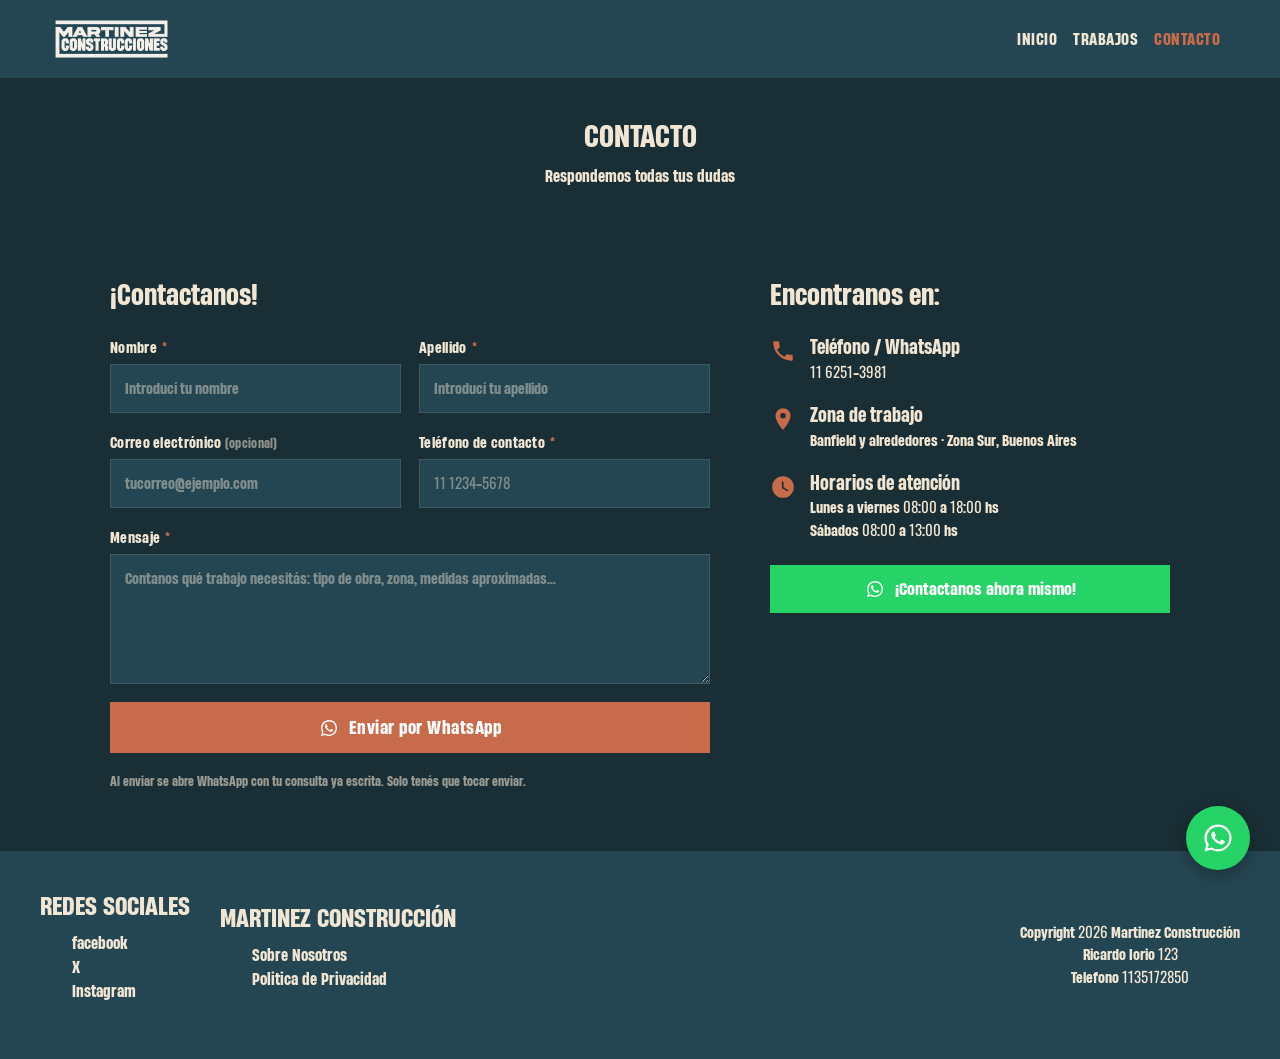
==== pages/contacto.html @ 1218ae45 "Add files via upload" ====
<!DOCTYPE html>
<html lang="es">
<head>
    <meta charset="UTF-8">
    <meta name="viewport" content="width=device-width, initial-scale=1.0">
    <title>Contacto | Martinez Construcción</title>
    <meta name="description" content="Contactá a Martinez Construcción: pedí tu presupuesto por WhatsApp. Trabajos de construcción y reformas en Banfield y Zona Sur.">
    <meta name="keywords" content="construcción Banfield, albañil Zona Sur, reformas, presupuesto construcción, Martinez Construcción">
    <link rel="icon" type="../image/png" href="../img/favicon_.png">
    <link href="https://cdn.jsdelivr.net/npm/bootstrap@5.3.8/dist/css/bootstrap.min.css" rel="stylesheet" integrity="sha384-sRIl4kxILFvY47J16cr9ZwB07vP4J8+LH7qKQnuqkuIAvNWLzeN8tE5YBujZqJLB" crossorigin="anonymous">
    <link href="https://unpkg.com/aos@2.3.4/dist/aos.css" rel="stylesheet">
    <link rel="stylesheet" href="../styles/style.css">
</head>
<body class="pagina-oscura">

    <header>
        <nav class="navbar navbar-expand-lg navbar-dark navbar-custom">
            <div class="container-fluid">
                <a class="navbar-brand" href="../index.html">
                    <img src="../img/logohome_.png" alt="Martinez Construcción" class="brand-logo" style="height: 40px; width: auto;">
                </a>
                <button class="navbar-toggler" type="button" data-bs-toggle="collapse" data-bs-target="#navMenu" aria-controls="navMenu" aria-expanded="false" aria-label="Abrir menú">
                    <span class="navbar-toggler-icon"></span>
                </button>
                <div class="collapse navbar-collapse" id="navMenu">
                    <ul class="navbar-nav ms-auto text-center">
                        <li class="nav-item"><a class="nav-link" href="../index.html">INICIO</a></li>
                        <li class="nav-item"><a class="nav-link" href="trabajos.html">TRABAJOS</a></li>
                        <li class="nav-item"><a class="nav-link active" aria-current="page" href="contacto.html">CONTACTO</a></li>
                    </ul>
                </div>
            </div>
        </nav>
    </header>


    <!-- contenido principal -->

    <main>

    <section class="banner">
        <h1 class="titulo">CONTACTO</h1>
        <p class="pie">Respondemos todas tus dudas</p>
    </section>


    <div class="contacto-grid">

        <!-- Formulario: arma el mensaje y lo abre en WhatsApp -->
        <div class="contacto-col" data-aos="fade-right">
            <h2 class="contacto-titulo" id="titulo-form">¡Contactanos!</h2>

            <form class="contacto-form" id="form-contacto" novalidate>
                <div class="contacto-campo">
                    <label for="nombre">Nombre <span class="obligatorio">*</span></label>
                    <input type="text" id="nombre" name="nombre" placeholder="Introducí tu nombre" autocomplete="given-name" required>
                </div>

                <div class="contacto-campo">
                    <label for="apellido">Apellido <span class="obligatorio">*</span></label>
                    <input type="text" id="apellido" name="apellido" placeholder="Introducí tu apellido" autocomplete="family-name" required>
                </div>

                <div class="contacto-campo">
                    <label for="correo">Correo electrónico <span class="opcional">(opcional)</span></label>
                    <input type="email" id="correo" name="correo" placeholder="tucorreo@ejemplo.com" autocomplete="email">
                </div>

                <div class="contacto-campo">
                    <label for="telefono">Teléfono de contacto <span class="obligatorio">*</span></label>
                    <input type="tel" id="telefono" name="telefono" placeholder="11 1234-5678" autocomplete="tel" inputmode="tel" pattern="[0-9 +()\-]{8,}" required>
                </div>

                <div class="contacto-campo contacto-campo-ancho">
                    <label for="mensaje">Mensaje <span class="obligatorio">*</span></label>
                    <textarea id="mensaje" name="mensaje" placeholder="Contanos qué trabajo necesitás: tipo de obra, zona, medidas aproximadas…" required></textarea>
                </div>

                <button type="submit" class="contacto-enviar">
                    <svg viewBox="0 0 32 32" aria-hidden="true"><path d="M16.004 3.2c-7.07 0-12.8 5.73-12.8 12.8 0 2.26.6 4.44 1.73 6.36L3.2 28.8l6.62-1.7a12.75 12.75 0 0 0 6.18 1.58h.01c7.07 0 12.8-5.73 12.8-12.8s-5.73-12.68-12.8-12.68zm0 23.4a10.55 10.55 0 0 1-5.38-1.47l-.39-.23-3.93 1.02 1.05-3.83-.25-.4a10.57 10.57 0 0 1-1.62-5.69c0-5.85 4.76-10.6 10.6-10.6 2.83 0 5.49 1.1 7.49 3.11a10.53 10.53 0 0 1 3.1 7.49c0 5.85-4.75 10.6-10.6 10.6zm5.8-7.94c-.32-.16-1.88-.93-2.17-1.03-.29-.11-.5-.16-.71.16-.21.32-.82 1.03-1 1.24-.18.21-.37.24-.68.08-.32-.16-1.34-.5-2.55-1.58-.94-.84-1.58-1.87-1.76-2.19-.18-.32-.02-.49.14-.65.14-.14.32-.37.48-.55.16-.18.21-.32.32-.53.11-.21.05-.4-.03-.55-.08-.16-.71-1.72-.98-2.35-.26-.62-.52-.53-.71-.54h-.6c-.21 0-.55.08-.84.4-.29.32-1.1 1.08-1.1 2.63s1.13 3.05 1.29 3.26c.16.21 2.23 3.4 5.4 4.77.75.32 1.34.52 1.79.66.75.24 1.44.2 1.98.13.6-.09 1.88-.77 2.15-1.51.27-.75.27-1.39.19-1.52-.08-.13-.29-.21-.6-.37z"/></svg>
                    Enviar por WhatsApp
                </button>

                <p class="contacto-nota">Al enviar se abre WhatsApp con tu consulta ya escrita. Solo tenés que tocar enviar.</p>
            </form>

            <div class="contacto-gracias" id="contacto-gracias" hidden>
                <p>¡Gracias por tu mensaje! Se abrió WhatsApp con tu consulta: envíala desde ahí y te respondemos a la brevedad.</p>
                <p>¿No se abrió? <a href="#" id="link-wa-manual" target="_blank" rel="noopener">Tocá acá para abrir WhatsApp</a>.</p>
            </div>
        </div>

        <!-- Datos de contacto -->
        <aside aria-labelledby="titulo-datos" data-aos="fade-left">
            <h2 class="contacto-titulo" id="titulo-datos">Encontranos en:</h2>

            <ul class="contacto-datos">
                <li class="contacto-dato">
                    <svg viewBox="0 0 24 24" aria-hidden="true"><path d="M6.6 10.8a15.1 15.1 0 0 0 6.6 6.6l2.2-2.2a1 1 0 0 1 1-.25 11.4 11.4 0 0 0 3.6.57 1 1 0 0 1 1 1V20a1 1 0 0 1-1 1A17 17 0 0 1 3 4a1 1 0 0 1 1-1h3.5a1 1 0 0 1 1 1c0 1.25.2 2.45.57 3.6a1 1 0 0 1-.25 1z"/></svg>
                    <div>
                        <h3>Teléfono / WhatsApp</h3>
                        <a href="https://wa.me/5491162513981" target="_blank" rel="noopener">11 6251-3981</a>
                    </div>
                </li>
                <li class="contacto-dato">
                    <svg viewBox="0 0 24 24" aria-hidden="true"><path d="M12 2a7 7 0 0 0-7 7c0 5.25 7 13 7 13s7-7.75 7-13a7 7 0 0 0-7-7zm0 9.5A2.5 2.5 0 1 1 12 6.5a2.5 2.5 0 0 1 0 5z"/></svg>
                    <div>
                        <h3>Zona de trabajo</h3>
                        <p>Banfield y alrededores · Zona Sur, Buenos Aires</p>
                    </div>
                </li>
                <!-- CONFIRMAR horarios con los clientes -->
                <li class="contacto-dato">
                    <svg viewBox="0 0 24 24" aria-hidden="true"><path d="M12 2a10 10 0 1 0 10 10A10 10 0 0 0 12 2zm4.2 14.2L11 13V7h1.5v5.2l4.5 2.7z"/></svg>
                    <div>
                        <h3>Horarios de atención</h3>
                        <p>Lunes a viernes 08:00 a 18:00 hs</p>
                        <p>Sábados 08:00 a 13:00 hs</p>
                    </div>
                </li>
            </ul>

            <a href="https://wa.me/5491162513981?text=Hola%2C%20quiero%20hacer%20una%20consulta" class="contacto-whatsapp" target="_blank" rel="noopener">
                <svg viewBox="0 0 32 32" aria-hidden="true"><path d="M16.004 3.2c-7.07 0-12.8 5.73-12.8 12.8 0 2.26.6 4.44 1.73 6.36L3.2 28.8l6.62-1.7a12.75 12.75 0 0 0 6.18 1.58h.01c7.07 0 12.8-5.73 12.8-12.8s-5.73-12.68-12.8-12.68zm0 23.4a10.55 10.55 0 0 1-5.38-1.47l-.39-.23-3.93 1.02 1.05-3.83-.25-.4a10.57 10.57 0 0 1-1.62-5.69c0-5.85 4.76-10.6 10.6-10.6 2.83 0 5.49 1.1 7.49 3.11a10.53 10.53 0 0 1 3.1 7.49c0 5.85-4.75 10.6-10.6 10.6zm5.8-7.94c-.32-.16-1.88-.93-2.17-1.03-.29-.11-.5-.16-.71.16-.21.32-.82 1.03-1 1.24-.18.21-.37.24-.68.08-.32-.16-1.34-.5-2.55-1.58-.94-.84-1.58-1.87-1.76-2.19-.18-.32-.02-.49.14-.65.14-.14.32-.37.48-.55.16-.18.21-.32.32-.53.11-.21.05-.4-.03-.55-.08-.16-.71-1.72-.98-2.35-.26-.62-.52-.53-.71-.54h-.6c-.21 0-.55.08-.84.4-.29.32-1.1 1.08-1.1 2.63s1.13 3.05 1.29 3.26c.16.21 2.23 3.4 5.4 4.77.75.32 1.34.52 1.79.66.75.24 1.44.2 1.98.13.6-.09 1.88-.77 2.15-1.51.27-.75.27-1.39.19-1.52-.08-.13-.29-.21-.6-.37z"/></svg>
                ¡Contactanos ahora mismo!
            </a>
        </aside>

    </div>

    </main>


    <footer>

        <div class="info">
            <div>
                <h3 class="promo-combo">REDES SOCIALES</h3>
                <ul>
                    <li><a href="http://www.facebook.com" target="_blank">facebook</a></li>
                    <li><a href="">X</a></li>
                    <li><a href="">Instagram</a></li>
                </ul>
            </div>

            <div>
                <h3 class="promo-combo">MARTINEZ CONSTRUCCIÓN</h3>
                <ul>
                    <li><a href="nosotros.html">Sobre Nosotros</a></li>
                    <li><a href="">Politica de Privacidad</a></li>
                </ul>
            </div>
        </div>

        <div class="copyright">
            <p>Copyright 2026 Martinez Construcción</p>
            <p>Ricardo Iorio 123</p>
            <p>Telefono 1135172850</p>
        </div>

    </footer>
<script src="https://cdn.jsdelivr.net/npm/bootstrap@5.3.8/dist/js/bootstrap.bundle.min.js" integrity="sha384-FKyoEForCGlyvwx9Hj09JcYn3nv7wiPVlz7YYwJrWVcXK/BmnVDxM+D2scQbITxI" crossorigin="anonymous"></script>
<script src="https://unpkg.com/aos@2.3.4/dist/aos.js"></script>
<script>
    AOS.init({
        duration: 700,
        once: true
    });
</script>

<script>
    // Formulario de contacto → WhatsApp (no hay correo para recibirlo)
    (function () {
        const NUMERO_WA = '5491162513981';
        const form = document.getElementById('form-contacto');
        const gracias = document.getElementById('contacto-gracias');
        const linkManual = document.getElementById('link-wa-manual');

        form.addEventListener('submit', function (e) {
            e.preventDefault();
            if (!form.checkValidity()) {
                form.reportValidity();
                return;
            }
            const d = new FormData(form);
            const lineas = [
                'Hola! Les escribo desde la web.',
                '',
                '*Nombre:* ' + d.get('nombre').trim() + ' ' + d.get('apellido').trim(),
                '*Teléfono:* ' + d.get('telefono').trim()
            ];
            const correo = d.get('correo').trim();
            if (correo) lineas.push('*Correo:* ' + correo);
            lineas.push('', '*Consulta:*', d.get('mensaje').trim());

            const url = 'https://wa.me/' + NUMERO_WA + '?text=' + encodeURIComponent(lineas.join('\n'));
            linkManual.href = url;
            window.open(url, '_blank', 'noopener');
            form.hidden = true;
            gracias.hidden = false;
        });
    })();
</script>

<!-- Botón flotante de WhatsApp -->
<a href="https://wa.me/5491162513981?text=Hola%2C%20quiero%20hacer%20una%20consulta" class="whatsapp-float" target="_blank" rel="noopener" aria-label="Chatear por WhatsApp">
    <svg viewBox="0 0 32 32" xmlns="http://www.w3.org/2000/svg">
        <path d="M16.004 3.2c-7.07 0-12.8 5.73-12.8 12.8 0 2.26.6 4.44 1.73 6.36L3.2 28.8l6.62-1.7a12.75 12.75 0 0 0 6.18 1.58h.01c7.07 0 12.8-5.73 12.8-12.8s-5.73-12.68-12.8-12.68zm0 23.4a10.55 10.55 0 0 1-5.38-1.47l-.39-.23-3.93 1.02 1.05-3.83-.25-.4a10.57 10.57 0 0 1-1.62-5.69c0-5.85 4.76-10.6 10.6-10.6 2.83 0 5.49 1.1 7.49 3.11a10.53 10.53 0 0 1 3.1 7.49c0 5.85-4.75 10.6-10.6 10.6zm5.8-7.94c-.32-.16-1.88-.93-2.17-1.03-.29-.11-.5-.16-.71.16-.21.32-.82 1.03-1 1.24-.18.21-.37.24-.68.08-.32-.16-1.34-.5-2.55-1.58-.94-.84-1.58-1.87-1.76-2.19-.18-.32-.02-.49.14-.65.14-.14.32-.37.48-.55.16-.18.21-.32.32-.53.11-.21.05-.4-.03-.55-.08-.16-.71-1.72-.98-2.35-.26-.62-.52-.53-.71-.54h-.6c-.21 0-.55.08-.84.4-.29.32-1.1 1.08-1.1 2.63s1.13 3.05 1.29 3.26c.16.21 2.23 3.4 5.4 4.77.75.32 1.34.52 1.79.66.75.24 1.44.2 1.98.13.6-.09 1.88-.77 2.15-1.51.27-.75.27-1.39.19-1.52-.08-.13-.29-.21-.6-.37z"/>
    </svg>
</a>

</body>

</html>
---- styles/style.css ----
@import url("https://fonts.googleapis.com/css2?family=Oswald:wght@400;700&family=Open+Sans:wght@400;600&display=swap");
.form-card, .carousel-custom {
  box-shadow: 0 10px 30px rgba(17, 17, 17, 0.3);
}

.historia-item, .producto {
  background-color: #fff;
  border-radius: 0;
  text-align: center;
}

@keyframes aparecer {
  from {
    opacity: 0;
    transform: translateY(18px);
  }
  to {
    opacity: 1;
    transform: translateY(0);
  }
}
@font-face {
  font-family: "Akira Expanded";
  src: url("../fonts/Akira_Expanded_Demo.otf") format("opentype");
  font-weight: 700;
  font-style: normal;
  font-display: swap;
}
@font-face {
  font-family: "Heading Now Trial";
  src: url("../fonts/HeadingNowTrial-56Bold.ttf") format("truetype");
  font-weight: 700;
  font-style: normal;
  font-display: swap;
  /* La versión trial no trae números: los dígitos se muestran con Oswald */
  unicode-range: U+0000-002F, U+003A-F8FE, U+F900-10FFFF;
}
@font-face {
  font-family: "Heading Now Trial";
  src: url("../fonts/HeadingNowTrial-56BoldItalic.ttf") format("truetype");
  font-weight: 700;
  font-style: italic;
  font-display: swap;
  /* La versión trial no trae números: los dígitos se muestran con Oswald */
  unicode-range: U+0000-002F, U+003A-F8FE, U+F900-10FFFF;
}
@font-face {
  font-family: "Heading Now Trial";
  src: url("../fonts/HeadingNowTrial-57ExtraBold.ttf") format("truetype"), url("../fonts/HeadingNowTrial-56Bold.ttf") format("truetype");
  font-weight: 800;
  font-style: normal;
  font-display: swap;
  /* La versión trial no trae números: los dígitos se muestran con Oswald */
  unicode-range: U+0000-002F, U+003A-F8FE, U+F900-10FFFF;
}
body {
  font-family: "Heading Now Trial", "Oswald", sans-serif;
}

p {
  color: #f0e6d3;
  text-align: center;
  max-width: 600px;
  margin: 0 auto;
}

figcaption {
  color: #244653;
  font-size: 12px;
  font-weight: bold;
  text-align: center;
  padding: 6px 0;
}

* {
  margin: 0;
  padding: 0;
  box-sizing: border-box;
}

body,
main {
  background-color: #244653;
}

body {
  overflow-x: hidden;
}

section {
  padding: 20px;
}
@media screen and (min-width: 768px) {
  section {
    padding: 20px 40px;
  }
}
@media screen and (min-width: 1024px) {
  section {
    padding: 40px;
  }
}
section ul li {
  list-style: none;
  text-align: center;
  color: #f0e6d3;
}
section ul li a {
  text-decoration: none;
}

.secciones {
  color: #f0e6d3;
  font-family: "Heading Now Trial", "Oswald", sans-serif;
  font-size: 22px;
  text-align: center;
  margin-bottom: 16px;
}

.parrafos {
  color: #555;
  font-size: 13px;
  margin-bottom: 8px;
}

.destacados {
  background-color: #f0e6d3;
}

.destacadoDelMes {
  color: #f0e6d3;
  font-family: "Heading Now Trial", "Oswald", sans-serif;
  font-size: 25px;
  text-align: center;
  margin-bottom: 30px;
}

.titulo {
  animation: aparecer 0.6s ease-out 0s both;
  color: #f0e6d3;
  font-family: "Heading Now Trial", "Oswald", sans-serif;
  font-size: 26px;
  text-align: center;
  margin-bottom: 10px;
}
@media screen and (min-width: 768px) {
  .titulo {
    font-size: 28px;
  }
}
@media screen and (min-width: 1024px) {
  .titulo {
    font-size: 30px;
  }
}

.pie {
  text-align: center;
  color: #f0e6d3;
  margin-bottom: 10px;
}

.destacados .pie {
  color: #111111;
}

.destacados .titulo {
  color: #244653;
}

.destacados .destacadoDelMes {
  color: #244653;
}

.banner {
  background-color: #192e35;
}

.banner-hero {
  display: flex;
  align-items: center;
  min-height: 260px;
  text-align: left;
}
@media screen and (min-width: 768px) {
  .banner-hero {
    min-height: 360px;
  }
}
@media screen and (min-width: 1024px) {
  .banner-hero {
    min-height: 460px;
  }
}

.banner-titulo {
  margin: 0;
  max-width: 900px;
}

.banner-linea1 {
  animation: aparecer 0.6s ease-out 0s both;
  display: block;
  font-family: "Heading Now Trial", "Oswald", sans-serif;
  font-weight: 700;
  color: #f0e6d3;
  font-size: 34px;
  line-height: 1;
  letter-spacing: 1px;
  margin-bottom: 8px;
}
@media screen and (min-width: 768px) {
  .banner-linea1 {
    font-size: 54px;
  }
}
@media screen and (min-width: 1024px) {
  .banner-linea1 {
    font-size: 72px;
  }
}

.banner-linea2 {
  animation: aparecer 0.6s ease-out 0.1s both;
  display: block;
  font-family: "Heading Now Trial", "Oswald", sans-serif;
  font-weight: 700;
  color: #f0e6d3;
  font-size: 32px;
  line-height: 1;
}
@media screen and (min-width: 768px) {
  .banner-linea2 {
    font-size: 48px;
  }
}
@media screen and (min-width: 1024px) {
  .banner-linea2 {
    font-size: 64px;
  }
}

.banner-destacado {
  color: #244653;
  text-decoration: underline;
  text-decoration-thickness: 3px;
  text-underline-offset: 8px;
  text-decoration-color: #f0e6d3;
}

.banner-punto {
  color: #244653;
}

.banner-imagen {
  padding: 0;
}

.banner-imagen picture {
  display: block;
}

.banner-imagen-img {
  display: block;
  width: 100%;
  height: auto;
  object-fit: contain;
}
@media screen and (min-width: 768px) {
  .banner-imagen-img {
    height: 320px;
    object-fit: cover;
    object-position: left center;
  }
}
@media screen and (min-width: 1024px) {
  .banner-imagen-img {
    height: 460px;
  }
}

.seccion-oscura {
  background-color: #192e35;
}

.fondo-claro {
  background-color: #f0e6d3;
  padding: 10px 20px;
}
@media screen and (min-width: 768px) {
  .fondo-claro {
    padding: 12px 40px;
  }
}
@media screen and (min-width: 1024px) {
  .fondo-claro {
    padding: 18px 40px;
  }
}
.fondo-claro .secciones {
  color: #244653;
}
.fondo-claro li {
  color: #111111;
}

.caracteristica {
  background-color: #192e35;
  border-radius: 0;
  padding: 20px;
  height: 100%;
  display: flex;
  flex-direction: column;
  gap: 6px;
  text-align: left;
  transition: background-color 0.25s ease, transform 0.25s ease;
}
.caracteristica:hover {
  background-color: #2b4f5b;
  transform: translateY(-6px);
}
.caracteristica-header {
  display: flex;
  align-items: center;
  gap: 14px;
}
.caracteristica-icono {
  font-size: 40px;
  line-height: 1;
  flex-shrink: 0;
}
.caracteristica h3 {
  color: #f0e6d3;
  font-family: "Heading Now Trial", "Oswald", sans-serif;
  font-size: 18px;
  margin: 0;
}
.caracteristica p {
  color: #f0e6d3;
  font-size: 14px;
  max-width: 100%;
  text-align: left;
  margin: 0;
  padding-left: 54px;
}

.desde-grid {
  display: grid;
  grid-template-columns: 1fr;
  gap: 40px;
  align-items: center;
  max-width: 1300px;
  margin: 0 auto;
}
@media screen and (min-width: 1024px) {
  .desde-grid {
    grid-template-columns: 1fr 1.4fr;
    gap: 100px;
  }
}

.desde-imagen {
  display: grid;
  grid-template-columns: 1.3fr 1fr;
  grid-template-rows: 1fr 1fr;
  gap: 20px;
}

.desde-imagen img {
  width: 100%;
  height: 100%;
  object-fit: cover;
  border-radius: 0;
  display: block;
  box-shadow: 25px 0 40px rgba(0, 0, 0, 0.45);
  transition: filter 0.25s ease;
}

.desde-imagen-grande {
  grid-row: 1 / 3;
  grid-column: 1;
}

.desde-imagen-chica {
  grid-column: 2;
}
.desde-imagen img:hover {
  filter: brightness(1.15);
}

.desde-texto .destacadoDelMes {
  text-align: left;
  margin-bottom: 20px;
}
.desde-texto p {
  color: #f0e6d3;
  text-align: left;
  max-width: 100%;
  margin: 0 0 16px;
}
.desde-texto p:last-child {
  margin-bottom: 0;
}

.destacados.destacados-oscuro {
  background-color: #244653;
}
.destacados.destacados-oscuro .destacadoDelMes {
  color: #f0e6d3;
}

body.pagina-oscura,
body.pagina-oscura main {
  background-color: #192e35;
}

.navbar-custom {
  background-color: #244653;
  padding: 14px 20px;
}
.navbar-custom .navbar-brand {
  white-space: normal;
  max-width: 76%;
}
.navbar-custom .brand-title {
  color: #c86b4a;
  font-family: "Heading Now Trial", "Oswald", sans-serif;
  font-size: 19px;
  line-height: 1.15;
  letter-spacing: 0.5px;
}
.navbar-custom .brand-subtitle {
  color: #244653;
  font-size: 10px;
  font-family: "Heading Now Trial", "Oswald", sans-serif;
  letter-spacing: 1.5px;
}
@media screen and (min-width: 768px) {
  .navbar-custom .navbar-brand {
    max-width: none;
    white-space: nowrap;
  }
  .navbar-custom .brand-title {
    font-size: 27px;
    letter-spacing: 1px;
  }
  .navbar-custom .brand-subtitle {
    font-size: 11px;
    letter-spacing: 2px;
  }
}
@media screen and (min-width: 1024px) {
  .navbar-custom {
    padding: 14px 40px;
  }
  .navbar-custom .brand-title {
    font-size: 32px;
  }
}

.navbar-custom .nav-link {
  color: #f0e6d3;
  font-family: "Heading Now Trial", "Oswald", sans-serif;
  letter-spacing: 0.5px;
  padding: 10px 12px;
  transition: color 0.2s ease;
}
@media screen and (min-width: 1024px) {
  .navbar-custom .nav-link {
    padding: 10px 16px;
  }
}
.navbar-custom .nav-link:hover, .navbar-custom .nav-link:focus {
  color: #c86b4a;
}
.navbar-custom .nav-link.active {
  color: #c86b4a;
  font-weight: 700;
}
.navbar-custom .navbar-toggler {
  border-color: rgba(240, 230, 211, 0.35);
  padding: 6px 10px;
}
.navbar-custom .navbar-toggler:focus {
  box-shadow: 0 0 0 0.2rem rgba(36, 70, 83, 0.4);
}

footer {
  display: flex;
  flex-direction: column;
  justify-content: center;
  align-items: center;
  gap: 20px;
  background-color: #244653;
  padding: 20px;
  text-align: center;
}
footer div div ul li {
  list-style: none;
}
footer div div ul li a {
  text-decoration: none;
  color: #f0e6d3;
}
@media screen and (min-width: 768px) {
  footer {
    padding: 20px 40px;
  }
}
@media screen and (min-width: 1024px) {
  footer {
    flex-direction: row;
    justify-content: space-between;
    text-align: left;
    padding: 40px;
  }
}

.info {
  display: flex;
  flex-direction: column;
  justify-content: center;
  align-items: center;
  gap: 20px;
}
@media screen and (min-width: 1024px) {
  .info {
    flex-direction: row;
    gap: 30px;
  }
}

.copyright {
  color: #666;
  font-size: 15px;
}

.whatsapp-float {
  position: fixed;
  right: 20px;
  bottom: 20px;
  width: 56px;
  height: 56px;
  background-color: #25d366;
  border-radius: 50%;
  display: flex;
  flex-direction: row;
  justify-content: center;
  align-items: center;
  box-shadow: 0 6px 16px rgba(17, 17, 17, 0.35);
  z-index: 999;
  transition: transform 0.2s ease, box-shadow 0.2s ease;
}
.whatsapp-float svg {
  width: 30px;
  height: 30px;
  fill: #fff;
}
.whatsapp-float:hover, .whatsapp-float:focus {
  transform: scale(1.08);
  box-shadow: 0 8px 20px rgba(17, 17, 17, 0.45);
}
@media screen and (min-width: 1024px) {
  .whatsapp-float {
    right: 30px;
    bottom: 30px;
    width: 64px;
    height: 64px;
  }
  .whatsapp-float svg {
    width: 34px;
    height: 34px;
  }
}

.botones {
  display: inline-block;
  color: #fff;
  background-color: #c86b4a;
  font-weight: bold;
  text-decoration: none;
  font-family: "Heading Now Trial", "Oswald", sans-serif;
  padding: 8px 20px;
  border-radius: 0;
  transition: transform 0.2s ease, box-shadow 0.2s ease, background-color 0.2s ease;
}
.botones:hover, .botones:focus {
  background-color: #244653;
  transform: translateY(-3px);
  box-shadow: 0 6px 14px rgba(17, 17, 17, 0.35);
}

button.botones {
  border: none;
  cursor: pointer;
  font-size: 15px;
}

.producto {
  padding: 20px;
  height: 100%;
}

.discos {
  margin-bottom: 40px;
}
.discos .producto h3 {
  font-family: "Heading Now Trial", "Oswald", sans-serif;
  color: #111111;
  margin-bottom: 4px;
  font-size: 17px;
}
.discos figure img {
  width: 100%;
  aspect-ratio: 1/1;
  object-fit: cover;
  border-radius: 0;
  display: block;
}

.catalogo .producto img {
  width: 100%;
  height: 220px;
  object-fit: cover;
  border-radius: 0;
}
.catalogo .producto h2,
.catalogo .producto h3 {
  font-family: "Heading Now Trial", "Oswald", sans-serif;
  color: #111111;
  margin-bottom: 4px;
  font-size: 17px;
}

.precio {
  font-weight: bold;
  color: #111111;
  margin-bottom: 12px;
}

.combos {
  display: flex;
  gap: 8px;
  justify-content: center;
}
.combos img {
  flex: 1 1 0;
  width: 0;
  min-width: 0;
  aspect-ratio: 1/1;
  object-fit: cover;
  border-radius: 0;
}

.albumes {
  text-align: center;
}

.albumes-embeds {
  display: flex;
  flex-direction: column;
  justify-content: center;
  align-items: center;
  gap: 20px;
  margin-top: 20px;
}
.albumes-embeds iframe {
  width: 100% !important;
  max-width: 400px;
}
@media screen and (min-width: 1024px) {
  .albumes-embeds {
    flex-direction: row;
  }
  .albumes-embeds iframe {
    width: 40% !important;
  }
}

.promo-combo {
  color: #f0e6d3;
  font-family: "Heading Now Trial", "Oswald", sans-serif;
  font-size: 25px;
  margin-bottom: 10px;
}

.recital-grid {
  display: grid;
  grid-template-columns: 1fr;
  grid-template-areas: "poster" "info" "discografia";
  gap: 20px;
  padding: 20px;
  align-items: start;
}
@media screen and (min-width: 1024px) {
  .recital-grid {
    grid-template-columns: 1fr 1.6fr;
    grid-template-areas: "poster info" "poster discografia";
    padding: 40px;
  }
}

.recital-poster {
  grid-area: poster;
}
.recital-poster img {
  width: 100%;
  border-radius: 0;
  display: block;
}

.recital-info {
  grid-area: info;
  background-color: #f0e6d3;
  border-radius: 0;
  padding: 25px;
}
.recital-info h2 {
  color: #244653;
  font-family: "Heading Now Trial", "Oswald", sans-serif;
  font-size: 24px;
  margin-bottom: 12px;
}
.recital-info p {
  color: #111111;
  text-align: left;
  max-width: 100%;
  margin-bottom: 10px;
}
.recital-info .botones {
  display: inline-block;
  margin-top: 10px;
}
@media screen and (min-width: 1024px) {
  .recital-info h2 {
    font-size: 26px;
  }
}

.recital-discografia {
  grid-area: discografia;
}
.recital-discografia h2 {
  color: #f0e6d3;
  font-family: "Heading Now Trial", "Oswald", sans-serif;
  font-size: 22px;
  margin-bottom: 16px;
}

.historia-linea {
  display: flex;
  flex-direction: column;
  gap: 20px;
  max-width: 700px;
  margin: 20px auto 0;
  padding: 0 20px;
}
@media screen and (min-width: 1024px) {
  .historia-linea {
    gap: 40px;
  }
}

.historia-item {
  padding: 40px;
  text-align: left;
  border-left: 4px solid #c86b4a;
}
.historia-item h3 {
  color: #244653;
  font-family: "Heading Now Trial", "Oswald", sans-serif;
  font-size: 20px;
  margin-bottom: 6px;
}
.historia-item p {
  color: #111111;
  text-align: left;
  max-width: 100%;
}

.valores .producto {
  text-align: center;
}
.valores .producto h3 {
  font-family: "Heading Now Trial", "Oswald", sans-serif;
  color: #111111;
  margin-bottom: 8px;
  font-size: 17px;
}
.valores .producto p {
  color: #555;
  text-align: center;
  max-width: 100%;
}

.carousel-custom {
  max-width: 900px;
  margin: 0 auto;
  border-radius: 0;
  overflow: hidden;
  box-shadow: 0 10px 30px rgba(17, 17, 17, 0.4);
}
.carousel-custom .carousel-item img {
  height: 260px;
  object-fit: cover;
  filter: brightness(0.5);
}
.carousel-custom .carousel-caption {
  bottom: 10px;
  text-align: center;
}
.carousel-custom .carousel-caption h2 {
  font-family: "Heading Now Trial", "Oswald", sans-serif;
  color: #fff;
  font-size: 20px;
  margin-bottom: 6px;
}
.carousel-custom .carousel-caption p {
  color: #f0e6d3;
  max-width: 100%;
  font-size: 13px;
  margin-bottom: 8px;
}
.carousel-custom .precio-carousel {
  font-weight: bold;
  font-size: 18px;
  color: #c86b4a;
  text-align: center;
  margin-bottom: 10px;
}
.carousel-custom .carousel-indicators [data-bs-target] {
  background-color: #244653;
}
.carousel-custom .carousel-control-prev-icon,
.carousel-custom .carousel-control-next-icon {
  filter: none;
  background-color: rgba(36, 70, 83, 0.7);
  border-radius: 50%;
  padding: 14px;
}
@media screen and (min-width: 1024px) {
  .carousel-custom .carousel-item img {
    height: 420px;
  }
  .carousel-custom .carousel-caption {
    bottom: 30px;
  }
  .carousel-custom .carousel-caption h2 {
    font-size: 28px;
  }
  .carousel-custom .carousel-caption p {
    font-size: 16px;
  }
  .carousel-custom .precio-carousel {
    font-size: 22px;
  }
}

.formulario {
  text-align: center;
  color: #111111;
}

.form-card {
  background-color: #fff;
  max-width: 700px;
  margin: 20px auto 0;
  padding: 30px 20px;
  border-radius: 0;
}
.form-card .form-label {
  color: #111111;
  font-family: "Heading Now Trial", "Oswald", sans-serif;
  font-weight: 600;
  font-size: 13px;
  letter-spacing: 0.5px;
}
.form-card .form-control,
.form-card .form-select {
  border: 1px solid #ddd;
  border-radius: 0;
}
.form-card .form-control:focus,
.form-card .form-select:focus {
  border-color: #244653;
  box-shadow: 0 0 0 0.2rem rgba(36, 70, 83, 0.25);
}
.form-card .form-check-input:checked {
  background-color: #244653;
  border-color: #244653;
}
.form-card .form-check-input:focus {
  border-color: #244653;
  box-shadow: 0 0 0 0.2rem rgba(36, 70, 83, 0.25);
}
.form-card .form-check-label {
  font-size: 14px;
}
.form-card fieldset {
  border: none;
  margin-bottom: 8px;
}
.form-card legend {
  float: none;
  width: auto;
  font-size: 15px;
}
@media screen and (min-width: 1024px) {
  .form-card {
    padding: 40px;
  }
}

form fieldset legend {
  color: #244653;
  font-weight: bold;
  font-family: "Heading Now Trial", "Oswald", sans-serif;
}

/* ---- Nuestros servicios ---- */
.servicios-titulo {
  font-family: "Heading Now Trial", "Oswald", sans-serif;
  font-weight: 800;
  color: #f0e6d3;
  font-size: 30px;
  line-height: 1;
  text-transform: uppercase;
  margin-bottom: 20px;
}
@media screen and (min-width: 1024px) {
  .servicios-titulo {
    font-size: 38px;
  }
}

.servicios-carril {
  display: flex;
  gap: 20px;
  overflow-x: auto;
  scroll-snap-type: x mandatory;
  scroll-behavior: smooth;
  padding-bottom: 14px;
  margin-bottom: 8px;
  scrollbar-width: thin;
  scrollbar-color: #f0e6d3 transparent;
}
.servicios-carril::-webkit-scrollbar {
  height: 6px;
}
.servicios-carril::-webkit-scrollbar-thumb {
  background-color: #f0e6d3;
}
.servicios-carril:focus-visible {
  outline: 2px solid #f0e6d3;
  outline-offset: 4px;
}

.servicio {
  flex: 0 0 75%;
  scroll-snap-align: start;
  background-color: #fff;
  border-radius: 0;
  padding: 16px 16px 12px;
  text-align: center;
}
@media screen and (min-width: 768px) {
  .servicio {
    flex-basis: calc((100% - 20px) / 2.2);
  }
}
@media screen and (min-width: 1024px) {
  .servicio {
    flex-basis: calc((100% - 3 * 20px) / 4);
  }
}
.servicio img {
  display: block;
  width: 100%;
  aspect-ratio: 4/5;
  object-fit: cover;
  border-radius: 0;
}
.servicio h3 {
  font-family: "Heading Now Trial", "Oswald", sans-serif;
  font-weight: 800;
  color: #192e35;
  font-size: 24px;
  line-height: 1.1;
  text-transform: uppercase;
  margin: 14px 0 0;
}
@media screen and (min-width: 1024px) {
  .servicio h3 {
    font-size: 28px;
  }
}

/* ===== Nuestros Trabajos (scss/components/_trabajos.scss) ===== */
.trabajo {
  background-color: #fff;
  border-radius: 0;
  text-align: center;
}

.trabajo {
  padding: 20px;
  height: 100%;
}
.trabajo h2 {
  font-family: "Heading Now Trial", "Oswald", sans-serif;
  color: #111111;
  font-size: 22px;
  margin: 20px 0 6px;
}

.comparacion {
  display: grid;
  grid-template-columns: 1fr;
  gap: 8px;
}
@media screen and (min-width: 768px) {
  .comparacion {
    grid-template-columns: 1fr 1fr;
  }
}

.comparacion-foto {
  position: relative;
  margin: 0;
}
.comparacion-foto img {
  width: 100%;
  aspect-ratio: 4/3;
  object-fit: cover;
  border-radius: 0;
  display: block;
}

.etiqueta {
  position: absolute;
  top: 8px;
  left: 8px;
  padding: 3px 10px;
  font-family: "Heading Now Trial", "Oswald", sans-serif;
  font-size: 14px;
  letter-spacing: 1px;
  color: #fff;
  border-radius: 0;
}
.etiqueta-antes {
  background-color: rgba(17, 17, 17, 0.75);
}
.etiqueta-despues {
  background-color: #c86b4a;
}

.galeria {
  display: flex;
  flex-direction: row;
  justify-content: center;
  align-items: center;
  gap: 8px;
  flex-wrap: wrap;
  margin-top: 20px;
}

.miniatura {
  flex: 0 0 90px;
  position: relative;
  display: block;
  overflow: hidden;
  border-radius: 0;
}
.miniatura img {
  width: 100%;
  aspect-ratio: 1/1;
  object-fit: cover;
  display: block;
  transition: transform 0.3s ease;
}
@media screen and (min-width: 768px) {
  .miniatura {
    flex-basis: 120px;
  }
}
.miniatura:hover img {
  transform: scale(1.08);
}
.miniatura .etiqueta {
  top: 4px;
  left: 4px;
  padding: 1px 6px;
  font-size: 11px;
}

.ampliar {
  display: block;
  cursor: zoom-in;
}

.visor {
  position: relative;
  background-color: transparent;
  border: none;
  align-items: center;
}

.visor-img {
  max-width: 100%;
  max-height: 80vh;
  object-fit: contain;
  border-radius: 0;
  user-select: none;
}

.visor-pie {
  color: #f0e6d3;
  text-align: center;
  margin: 8px 0 0;
  font-size: 14px;
}

.visor-cerrar {
  position: absolute;
  top: -36px;
  right: 0;
  opacity: 1;
}

.visor-flecha {
  display: flex;
  flex-direction: row;
  justify-content: center;
  align-items: center;
  position: absolute;
  top: 40%;
  width: 44px;
  height: 44px;
  border: none;
  border-radius: 50%;
  background-color: rgba(17, 17, 17, 0.6);
  color: #fff;
  font-size: 30px;
  line-height: 1;
  padding-bottom: 4px;
  transition: background-color 0.2s ease;
}
.visor-flecha:hover {
  background-color: #c86b4a;
}

.visor-anterior {
  left: 8px;
}

.visor-siguiente {
  right: 8px;
}

.modal-backdrop.show {
  opacity: 0.85;
}

/* ===== Esquinas rectas en todo el sitio (también pisa a Bootstrap) ===== */
:root {
  --bs-border-radius: 0;
  --bs-border-radius-sm: 0;
  --bs-border-radius-lg: 0;
  --bs-border-radius-xl: 0;
  --bs-border-radius-xxl: 0;
  --bs-border-radius-2xl: 0;
  --bs-border-radius-pill: 0;
}

img, picture, figure, iframe, video,
.form-control, .form-select, .btn, .card, .alert, .badge,
.navbar-toggler, .dropdown-menu, .modal-content, .input-group-text {
  border-radius: 0 !important;
}

/* ===== Página de contacto ===== */
.contacto-grid {
  display: grid;
  gap: 40px;
  max-width: 1100px;
  margin: 0 auto;
  padding: 40px 20px 60px;
}
@media screen and (min-width: 1024px) {
  .contacto-grid {
    grid-template-columns: 3fr 2fr;
    gap: 60px;
  }
}

.contacto-titulo {
  color: #f0e6d3;
  font-family: "Heading Now Trial", "Oswald", sans-serif;
  font-size: 28px;
  margin-bottom: 24px;
  text-align: left;
}

.contacto-form {
  display: grid;
  gap: 18px;
}
@media screen and (min-width: 768px) {
  .contacto-form {
    grid-template-columns: 1fr 1fr;
  }
  .contacto-campo-ancho {
    grid-column: 1 / -1;
  }
}

.contacto-campo {
  display: flex;
  flex-direction: column;
  gap: 6px;
}

.contacto-campo label {
  color: #f0e6d3;
  font-size: 15px;
  letter-spacing: 0.3px;
}

.contacto-campo label .obligatorio {
  color: #c86b4a;
  margin-left: 2px;
}

.contacto-campo label .opcional {
  color: rgba(240, 230, 211, 0.55);
  font-size: 13px;
}

.contacto-campo input,
.contacto-campo textarea {
  width: 100%;
  background-color: #244653;
  border: 1px solid rgba(240, 230, 211, 0.12);
  border-radius: 0;
  color: #f0e6d3;
  font-family: "Heading Now Trial", "Oswald", sans-serif;
  font-size: 15px;
  padding: 12px 14px;
  transition: border-color 0.2s ease, background-color 0.2s ease;
}

.contacto-campo textarea {
  min-height: 130px;
  resize: vertical;
}

.contacto-campo input::placeholder,
.contacto-campo textarea::placeholder {
  color: rgba(240, 230, 211, 0.45);
}

.contacto-campo input:focus,
.contacto-campo textarea:focus {
  outline: none;
  border-color: #c86b4a;
  background-color: #2b4f5b;
}

.contacto-campo input:user-invalid,
.contacto-campo textarea:user-invalid {
  border-color: #e0574f;
}

.contacto-enviar {
  grid-column: 1 / -1;
  width: 100%;
  border: none;
  border-radius: 0;
  background-color: #c86b4a;
  color: #fff;
  font-family: "Heading Now Trial", "Oswald", sans-serif;
  font-size: 18px;
  letter-spacing: 0.5px;
  padding: 12px;
  cursor: pointer;
  display: flex;
  align-items: center;
  justify-content: center;
  gap: 10px;
  transition: background-color 0.2s ease, transform 0.2s ease;
}
.contacto-enviar svg {
  width: 20px;
  height: 20px;
  fill: currentColor;
}
.contacto-enviar:hover,
.contacto-enviar:focus-visible {
  background-color: #a9573a;
  transform: translateY(-2px);
}

.contacto-nota {
  grid-column: 1 / -1;
  color: rgba(240, 230, 211, 0.6);
  font-size: 13px;
  text-align: left;
  max-width: none;
  margin: 0;
}

.contacto-gracias {
  border: 1px solid #f0e6d3;
  padding: 18px 20px;
  color: #f0e6d3;
}
.contacto-gracias p {
  text-align: left;
  max-width: none;
  margin: 0 0 6px;
}
.contacto-gracias a {
  color: #c86b4a;
}

/* Columna de datos */
.contacto-datos {
  list-style: none;
  padding: 0;
  margin: 0 0 24px;
  display: grid;
  gap: 20px;
}

.contacto-dato {
  display: flex;
  gap: 14px;
  align-items: flex-start;
}

.contacto-dato svg {
  flex: 0 0 26px;
  width: 26px;
  height: 26px;
  fill: #c86b4a;
  margin-top: 2px;
}

.contacto-dato h3 {
  color: #f0e6d3;
  font-family: "Heading Now Trial", "Oswald", sans-serif;
  font-size: 19px;
  margin: 0 0 2px;
}

.contacto-dato p,
.contacto-dato a {
  color: #f0e6d3;
  font-size: 15px;
  text-align: left;
  max-width: none;
  margin: 0;
  text-decoration: none;
}
.contacto-dato a:hover {
  color: #c86b4a;
}

.contacto-whatsapp {
  display: flex;
  align-items: center;
  justify-content: center;
  gap: 10px;
  width: 100%;
  background-color: #25d366;
  color: #fff;
  font-family: "Heading Now Trial", "Oswald", sans-serif;
  font-size: 17px;
  padding: 11px;
  text-decoration: none;
  border-radius: 0;
  transition: background-color 0.2s ease, transform 0.2s ease;
}
.contacto-whatsapp svg {
  width: 20px;
  height: 20px;
  fill: currentColor;
}
.contacto-whatsapp:hover,
.contacto-whatsapp:focus-visible {
  background-color: #1eb458;
  color: #fff;
  transform: translateY(-2px);
}
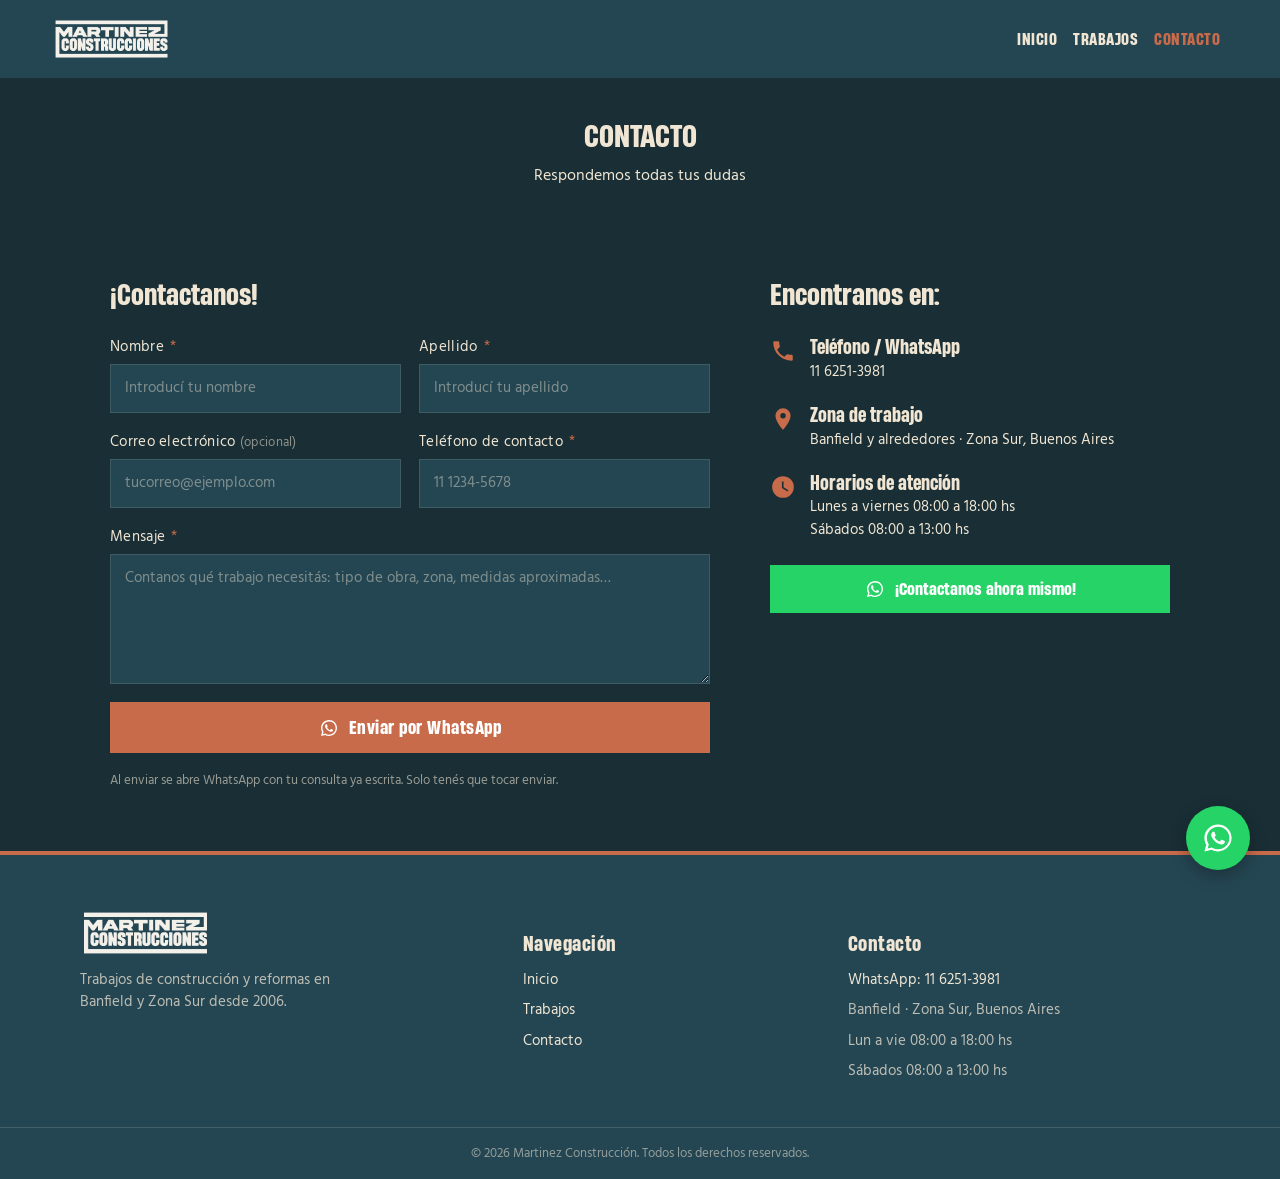
==== commit 6b617a55: "Add files via upload" ====
--- a/pages/contacto.html
+++ b/pages/contacto.html
@@ -131,31 +131,40 @@
     </main>
 
 
-    <footer>
-
-        <div class="info">
-            <div>
-                <h3 class="promo-combo">REDES SOCIALES</h3>
+    <footer class="footer">
+
+        <div class="footer-grid">
+
+            <div class="footer-col footer-marca">
+                <a href="../index.html" class="footer-logo">
+                    <img src="../img/logohome_.png" alt="Martinez Construcción">
+                </a>
+                <p>Trabajos de construcción y reformas en Banfield y Zona Sur desde 2006.</p>
+            </div>
+
+            <nav class="footer-col" aria-label="Navegación del pie">
+                <h3 class="footer-titulo">Navegación</h3>
                 <ul>
-                    <li><a href="http://www.facebook.com" target="_blank">facebook</a></li>
-                    <li><a href="">X</a></li>
-                    <li><a href="">Instagram</a></li>
+                    <li><a href="../index.html">Inicio</a></li>
+                    <li><a href="trabajos.html">Trabajos</a></li>
+                    <li><a href="contacto.html">Contacto</a></li>
                 </ul>
-            </div>
-
-            <div>
-                <h3 class="promo-combo">MARTINEZ CONSTRUCCIÓN</h3>
+            </nav>
+
+            <div class="footer-col">
+                <h3 class="footer-titulo">Contacto</h3>
                 <ul>
-                    <li><a href="nosotros.html">Sobre Nosotros</a></li>
-                    <li><a href="">Politica de Privacidad</a></li>
+                    <li><a href="https://wa.me/5491162513981" target="_blank" rel="noopener">WhatsApp: 11 6251-3981</a></li>
+                    <li>Banfield · Zona Sur, Buenos Aires</li>
+                    <li>Lun a vie 08:00 a 18:00 hs</li>
+                    <li>Sábados 08:00 a 13:00 hs</li>
                 </ul>
             </div>
+
         </div>
 
-        <div class="copyright">
-            <p>Copyright 2026 Martinez Construcción</p>
-            <p>Ricardo Iorio 123</p>
-            <p>Telefono 1135172850</p>
+        <div class="footer-legal">
+            <p>© 2026 Martinez Construcción. Todos los derechos reservados.</p>
         </div>
 
     </footer>
--- a/styles/style.css
+++ b/styles/style.css
@@ -1,4 +1,4 @@
-@import url("https://fonts.googleapis.com/css2?family=Oswald:wght@400;700&family=Open+Sans:wght@400;600&display=swap");
+@import url("https://fonts.googleapis.com/css2?family=Hind:wght@400;500;600&family=Oswald:wght@400;700&display=swap");
 .form-card, .carousel-custom {
   box-shadow: 0 10px 30px rgba(17, 17, 17, 0.3);
 }
@@ -53,8 +53,12 @@
   /* La versión trial no trae números: los dígitos se muestran con Oswald */
   unicode-range: U+0000-002F, U+003A-F8FE, U+F900-10FFFF;
 }
+h1, h2, h3, h4, h5, h6 {
+  font-family: "Heading Now Trial", "Oswald", sans-serif;
+}
+
 body {
-  font-family: "Heading Now Trial", "Oswald", sans-serif;
+  font-family: "Hind", Helvetica, Arial, sans-serif;
 }
 
 p {
@@ -485,54 +489,105 @@
   box-shadow: 0 0 0 0.2rem rgba(36, 70, 83, 0.4);
 }
 
-footer {
+.footer {
+  background-color: #244653;
+  color: #f0e6d3;
+  border-top: 4px solid #c86b4a;
+}
+
+.footer-grid {
+  display: grid;
+  gap: 32px;
+  max-width: 1200px;
+  margin: 0 auto;
+  padding: 44px 20px 36px;
+  text-align: center;
+}
+@media screen and (min-width: 768px) {
+  .footer-grid {
+    grid-template-columns: 1.4fr 1fr 1.2fr;
+    align-items: start; /* todas las columnas arrancan a la misma altura */
+    text-align: left;
+    padding: 56px 40px 44px;
+  }
+}
+
+.footer-col {
   display: flex;
   flex-direction: column;
+  gap: 14px;
+}
+
+.footer-logo img {
+  height: 44px;
+  width: auto;
+}
+
+.footer-marca p {
+  color: rgba(240, 230, 211, 0.75);
+  font-size: 15px;
+  line-height: 1.5;
+  text-align: inherit;
+  max-width: 300px;
+  margin: 0 auto;
+}
+@media screen and (min-width: 768px) {
+  .footer-marca p {
+    margin: 0;
+  }
+}
+
+.footer-titulo {
+  color: #f0e6d3;
+  font-family: "Heading Now Trial", "Oswald", sans-serif;
+  font-size: 20px;
+  letter-spacing: 0.5px;
+  margin: 0;
+  /* misma altura que el logo para que los títulos queden alineados */
+  min-height: 44px;
+  display: flex;
+  align-items: flex-end;
   justify-content: center;
-  align-items: center;
-  gap: 20px;
-  background-color: #244653;
-  padding: 20px;
-  text-align: center;
-}
-footer div div ul li {
+}
+@media screen and (min-width: 768px) {
+  .footer-titulo {
+    justify-content: flex-start;
+  }
+}
+
+.footer ul {
   list-style: none;
-}
-footer div div ul li a {
+  padding: 0;
+  margin: 0;
+  display: grid;
+  gap: 8px;
+  font-size: 15px;
+  color: rgba(240, 230, 211, 0.75);
+}
+
+.footer ul a {
+  color: #f0e6d3;
   text-decoration: none;
-  color: #f0e6d3;
-}
-@media screen and (min-width: 768px) {
-  footer {
-    padding: 20px 40px;
-  }
-}
-@media screen and (min-width: 1024px) {
-  footer {
-    flex-direction: row;
-    justify-content: space-between;
-    text-align: left;
-    padding: 40px;
-  }
-}
-
-.info {
-  display: flex;
-  flex-direction: column;
-  justify-content: center;
-  align-items: center;
-  gap: 20px;
-}
-@media screen and (min-width: 1024px) {
-  .info {
-    flex-direction: row;
-    gap: 30px;
-  }
-}
-
-.copyright {
-  color: #666;
-  font-size: 15px;
+  transition: color 0.2s ease;
+}
+.footer ul a:hover,
+.footer ul a:focus-visible {
+  color: #c86b4a;
+}
+
+.footer-legal {
+  border-top: 1px solid rgba(240, 230, 211, 0.15);
+  padding: 16px 20px 96px; /* espacio para que el botón flotante no tape el texto */
+}
+@media screen and (min-width: 768px) {
+  .footer-legal {
+    padding: 16px 20px;
+  }
+}
+.footer-legal p {
+  color: rgba(240, 230, 211, 0.55);
+  font-size: 13px;
+  max-width: none;
 }
 
 .whatsapp-float {
@@ -870,7 +925,7 @@
 }
 .form-card .form-label {
   color: #111111;
-  font-family: "Heading Now Trial", "Oswald", sans-serif;
+  font-family: "Hind", Helvetica, Arial, sans-serif;
   font-weight: 600;
   font-size: 13px;
   letter-spacing: 0.5px;
@@ -1243,7 +1298,7 @@
   border: 1px solid rgba(240, 230, 211, 0.12);
   border-radius: 0;
   color: #f0e6d3;
-  font-family: "Heading Now Trial", "Oswald", sans-serif;
+  font-family: "Hind", Helvetica, Arial, sans-serif;
   font-size: 15px;
   padding: 12px 14px;
   transition: border-color 0.2s ease, background-color 0.2s ease;
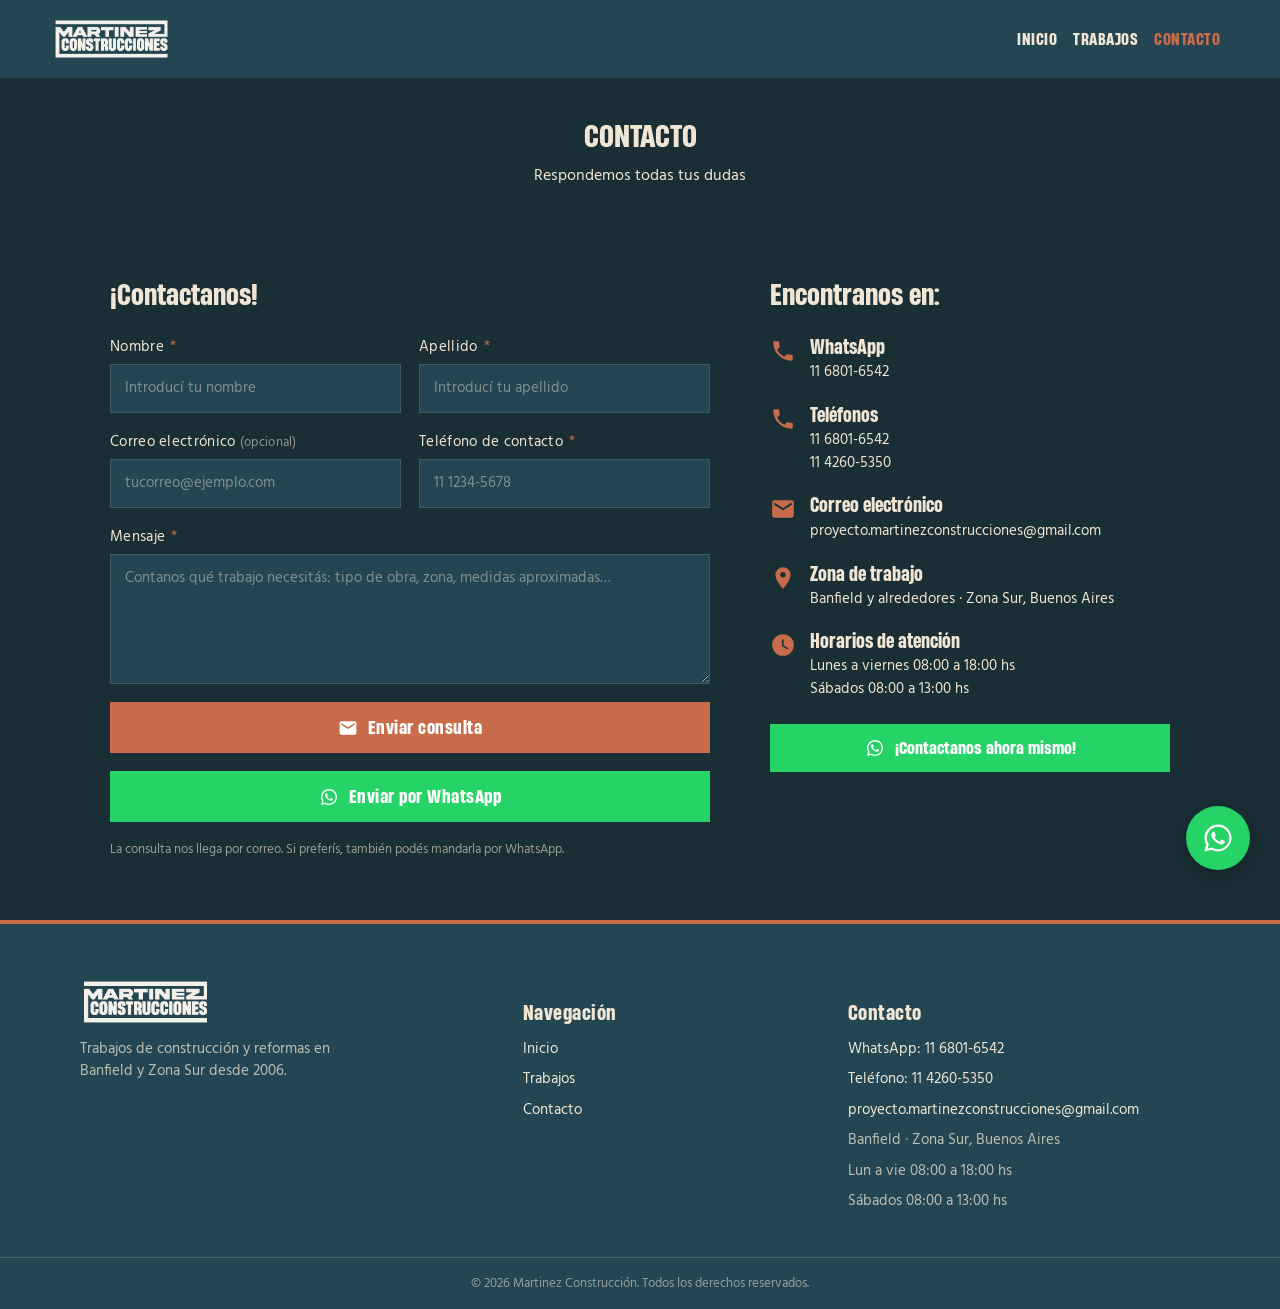
==== commit db238714: "Add files via upload" ====
--- a/pages/contacto.html
+++ b/pages/contacto.html
@@ -4,7 +4,7 @@
     <meta charset="UTF-8">
     <meta name="viewport" content="width=device-width, initial-scale=1.0">
     <title>Contacto | Martinez Construcción</title>
-    <meta name="description" content="Contactá a Martinez Construcción: pedí tu presupuesto por WhatsApp. Trabajos de construcción y reformas en Banfield y Zona Sur.">
+    <meta name="description" content="Contactá a Martinez Construcción: pedí tu presupuesto por WhatsApp, teléfono o correo. Trabajos de construcción y reformas en Banfield y Zona Sur.">
     <meta name="keywords" content="construcción Banfield, albañil Zona Sur, reformas, presupuesto construcción, Martinez Construcción">
     <link rel="icon" type="../image/png" href="../img/favicon_.png">
     <link href="https://cdn.jsdelivr.net/npm/bootstrap@5.3.8/dist/css/bootstrap.min.css" rel="stylesheet" integrity="sha384-sRIl4kxILFvY47J16cr9ZwB07vP4J8+LH7qKQnuqkuIAvNWLzeN8tE5YBujZqJLB" crossorigin="anonymous">
@@ -46,11 +46,17 @@
 
     <div class="contacto-grid">
 
-        <!-- Formulario: arma el mensaje y lo abre en WhatsApp -->
+        <!-- Formulario: envía la consulta por correo (FormSubmit) o la abre en WhatsApp -->
         <div class="contacto-col" data-aos="fade-right">
             <h2 class="contacto-titulo" id="titulo-form">¡Contactanos!</h2>
 
-            <form class="contacto-form" id="form-contacto" novalidate>
+            <form class="contacto-form" id="form-contacto" action="https://formsubmit.co/proyecto.martinezconstrucciones@gmail.com" method="POST" novalidate>
+                <!-- Campos ocultos de configuración de FormSubmit -->
+                <input type="hidden" name="_subject" value="Nueva consulta desde la web - Martinez Construcción">
+                <input type="hidden" name="_template" value="table">
+                <input type="hidden" name="_captcha" value="false">
+                <input type="text" name="_honey" class="contacto-honey" tabindex="-1" autocomplete="off" aria-hidden="true">
+
                 <div class="contacto-campo">
                     <label for="nombre">Nombre <span class="obligatorio">*</span></label>
                     <input type="text" id="nombre" name="nombre" placeholder="Introducí tu nombre" autocomplete="given-name" required>
@@ -63,7 +69,7 @@
 
                 <div class="contacto-campo">
                     <label for="correo">Correo electrónico <span class="opcional">(opcional)</span></label>
-                    <input type="email" id="correo" name="correo" placeholder="tucorreo@ejemplo.com" autocomplete="email">
+                    <input type="email" id="correo" name="email" placeholder="tucorreo@ejemplo.com" autocomplete="email">
                 </div>
 
                 <div class="contacto-campo">
@@ -76,15 +82,24 @@
                     <textarea id="mensaje" name="mensaje" placeholder="Contanos qué trabajo necesitás: tipo de obra, zona, medidas aproximadas…" required></textarea>
                 </div>
 
-                <button type="submit" class="contacto-enviar">
+                <button type="submit" class="contacto-enviar" id="btn-enviar-mail">
+                    <svg viewBox="0 0 24 24" aria-hidden="true"><path d="M20 4H4a2 2 0 0 0-2 2v12a2 2 0 0 0 2 2h16a2 2 0 0 0 2-2V6a2 2 0 0 0-2-2zm0 4.2-8 5-8-5V6l8 5 8-5z"/></svg>
+                    Enviar consulta
+                </button>
+
+                <button type="button" class="contacto-enviar contacto-enviar-wa" id="btn-enviar-wa">
                     <svg viewBox="0 0 32 32" aria-hidden="true"><path d="M16.004 3.2c-7.07 0-12.8 5.73-12.8 12.8 0 2.26.6 4.44 1.73 6.36L3.2 28.8l6.62-1.7a12.75 12.75 0 0 0 6.18 1.58h.01c7.07 0 12.8-5.73 12.8-12.8s-5.73-12.68-12.8-12.68zm0 23.4a10.55 10.55 0 0 1-5.38-1.47l-.39-.23-3.93 1.02 1.05-3.83-.25-.4a10.57 10.57 0 0 1-1.62-5.69c0-5.85 4.76-10.6 10.6-10.6 2.83 0 5.49 1.1 7.49 3.11a10.53 10.53 0 0 1 3.1 7.49c0 5.85-4.75 10.6-10.6 10.6zm5.8-7.94c-.32-.16-1.88-.93-2.17-1.03-.29-.11-.5-.16-.71.16-.21.32-.82 1.03-1 1.24-.18.21-.37.24-.68.08-.32-.16-1.34-.5-2.55-1.58-.94-.84-1.58-1.87-1.76-2.19-.18-.32-.02-.49.14-.65.14-.14.32-.37.48-.55.16-.18.21-.32.32-.53.11-.21.05-.4-.03-.55-.08-.16-.71-1.72-.98-2.35-.26-.62-.52-.53-.71-.54h-.6c-.21 0-.55.08-.84.4-.29.32-1.1 1.08-1.1 2.63s1.13 3.05 1.29 3.26c.16.21 2.23 3.4 5.4 4.77.75.32 1.34.52 1.79.66.75.24 1.44.2 1.98.13.6-.09 1.88-.77 2.15-1.51.27-.75.27-1.39.19-1.52-.08-.13-.29-.21-.6-.37z"/></svg>
                     Enviar por WhatsApp
                 </button>
 
-                <p class="contacto-nota">Al enviar se abre WhatsApp con tu consulta ya escrita. Solo tenés que tocar enviar.</p>
+                <p class="contacto-nota" id="contacto-nota">La consulta nos llega por correo. Si preferís, también podés mandarla por WhatsApp.</p>
             </form>
 
-            <div class="contacto-gracias" id="contacto-gracias" hidden>
+            <div class="contacto-gracias" id="gracias-mail" hidden>
+                <p>¡Gracias por tu mensaje! Recibimos tu consulta y te respondemos a la brevedad.</p>
+            </div>
+
+            <div class="contacto-gracias" id="gracias-wa" hidden>
                 <p>¡Gracias por tu mensaje! Se abrió WhatsApp con tu consulta: envíala desde ahí y te respondemos a la brevedad.</p>
                 <p>¿No se abrió? <a href="#" id="link-wa-manual" target="_blank" rel="noopener">Tocá acá para abrir WhatsApp</a>.</p>
             </div>
@@ -98,8 +113,23 @@
                 <li class="contacto-dato">
                     <svg viewBox="0 0 24 24" aria-hidden="true"><path d="M6.6 10.8a15.1 15.1 0 0 0 6.6 6.6l2.2-2.2a1 1 0 0 1 1-.25 11.4 11.4 0 0 0 3.6.57 1 1 0 0 1 1 1V20a1 1 0 0 1-1 1A17 17 0 0 1 3 4a1 1 0 0 1 1-1h3.5a1 1 0 0 1 1 1c0 1.25.2 2.45.57 3.6a1 1 0 0 1-.25 1z"/></svg>
                     <div>
-                        <h3>Teléfono / WhatsApp</h3>
-                        <a href="https://wa.me/5491162513981" target="_blank" rel="noopener">11 6251-3981</a>
+                        <h3>WhatsApp</h3>
+                        <a href="https://wa.me/5491168016542" target="_blank" rel="noopener">11 6801-6542</a>
+                    </div>
+                </li>
+                <li class="contacto-dato">
+                    <svg viewBox="0 0 24 24" aria-hidden="true"><path d="M6.6 10.8a15.1 15.1 0 0 0 6.6 6.6l2.2-2.2a1 1 0 0 1 1-.25 11.4 11.4 0 0 0 3.6.57 1 1 0 0 1 1 1V20a1 1 0 0 1-1 1A17 17 0 0 1 3 4a1 1 0 0 1 1-1h3.5a1 1 0 0 1 1 1c0 1.25.2 2.45.57 3.6a1 1 0 0 1-.25 1z"/></svg>
+                    <div>
+                        <h3>Teléfonos</h3>
+                        <p><a href="tel:+5491168016542">11 6801-6542</a></p>
+                        <p><a href="tel:+541142605350">11 4260-5350</a></p>
+                    </div>
+                </li>
+                <li class="contacto-dato">
+                    <svg viewBox="0 0 24 24" aria-hidden="true"><path d="M20 4H4a2 2 0 0 0-2 2v12a2 2 0 0 0 2 2h16a2 2 0 0 0 2-2V6a2 2 0 0 0-2-2zm0 4.2-8 5-8-5V6l8 5 8-5z"/></svg>
+                    <div>
+                        <h3>Correo electrónico</h3>
+                        <a href="mailto:proyecto.martinezconstrucciones@gmail.com" class="contacto-mail">proyecto.martinezconstrucciones@gmail.com</a>
                     </div>
                 </li>
                 <li class="contacto-dato">
@@ -120,7 +150,7 @@
                 </li>
             </ul>
 
-            <a href="https://wa.me/5491162513981?text=Hola%2C%20quiero%20hacer%20una%20consulta" class="contacto-whatsapp" target="_blank" rel="noopener">
+            <a href="https://wa.me/5491168016542?text=Hola%2C%20quiero%20hacer%20una%20consulta" class="contacto-whatsapp" target="_blank" rel="noopener">
                 <svg viewBox="0 0 32 32" aria-hidden="true"><path d="M16.004 3.2c-7.07 0-12.8 5.73-12.8 12.8 0 2.26.6 4.44 1.73 6.36L3.2 28.8l6.62-1.7a12.75 12.75 0 0 0 6.18 1.58h.01c7.07 0 12.8-5.73 12.8-12.8s-5.73-12.68-12.8-12.68zm0 23.4a10.55 10.55 0 0 1-5.38-1.47l-.39-.23-3.93 1.02 1.05-3.83-.25-.4a10.57 10.57 0 0 1-1.62-5.69c0-5.85 4.76-10.6 10.6-10.6 2.83 0 5.49 1.1 7.49 3.11a10.53 10.53 0 0 1 3.1 7.49c0 5.85-4.75 10.6-10.6 10.6zm5.8-7.94c-.32-.16-1.88-.93-2.17-1.03-.29-.11-.5-.16-.71.16-.21.32-.82 1.03-1 1.24-.18.21-.37.24-.68.08-.32-.16-1.34-.5-2.55-1.58-.94-.84-1.58-1.87-1.76-2.19-.18-.32-.02-.49.14-.65.14-.14.32-.37.48-.55.16-.18.21-.32.32-.53.11-.21.05-.4-.03-.55-.08-.16-.71-1.72-.98-2.35-.26-.62-.52-.53-.71-.54h-.6c-.21 0-.55.08-.84.4-.29.32-1.1 1.08-1.1 2.63s1.13 3.05 1.29 3.26c.16.21 2.23 3.4 5.4 4.77.75.32 1.34.52 1.79.66.75.24 1.44.2 1.98.13.6-.09 1.88-.77 2.15-1.51.27-.75.27-1.39.19-1.52-.08-.13-.29-.21-.6-.37z"/></svg>
                 ¡Contactanos ahora mismo!
             </a>
@@ -154,7 +184,9 @@
             <div class="footer-col">
                 <h3 class="footer-titulo">Contacto</h3>
                 <ul>
-                    <li><a href="https://wa.me/5491162513981" target="_blank" rel="noopener">WhatsApp: 11 6251-3981</a></li>
+                    <li><a href="https://wa.me/5491168016542" target="_blank" rel="noopener">WhatsApp: 11 6801-6542</a></li>
+                    <li><a href="tel:+541142605350">Teléfono: 11 4260-5350</a></li>
+                    <li><a href="mailto:proyecto.martinezconstrucciones@gmail.com" class="footer-mail">proyecto.martinezconstrucciones@gmail.com</a></li>
                     <li>Banfield · Zona Sur, Buenos Aires</li>
                     <li>Lun a vie 08:00 a 18:00 hs</li>
                     <li>Sábados 08:00 a 13:00 hs</li>
@@ -178,19 +210,59 @@
 </script>
 
 <script>
-    // Formulario de contacto → WhatsApp (no hay correo para recibirlo)
+    // Formulario de contacto → correo (FormSubmit) o WhatsApp
     (function () {
-        const NUMERO_WA = '5491162513981';
+        const NUMERO_WA = '5491168016542';
         const form = document.getElementById('form-contacto');
-        const gracias = document.getElementById('contacto-gracias');
+        const btnMail = document.getElementById('btn-enviar-mail');
+        const btnWa = document.getElementById('btn-enviar-wa');
+        const nota = document.getElementById('contacto-nota');
+        const graciasMail = document.getElementById('gracias-mail');
+        const graciasWa = document.getElementById('gracias-wa');
         const linkManual = document.getElementById('link-wa-manual');
 
+        function validar() {
+            if (!form.checkValidity()) {
+                form.reportValidity();
+                return false;
+            }
+            return true;
+        }
+
+        // Envío por correo
         form.addEventListener('submit', function (e) {
             e.preventDefault();
-            if (!form.checkValidity()) {
-                form.reportValidity();
-                return;
-            }
+            if (!validar()) return;
+
+            const d = new FormData(form);
+            if (d.get('_honey')) return; // bot
+            const email = d.get('email').trim();
+            if (email) d.set('_replyto', email);
+
+            btnMail.disabled = true;
+            btnMail.lastChild.textContent = ' Enviando…';
+
+            fetch(form.action.replace('formsubmit.co/', 'formsubmit.co/ajax/'), {
+                method: 'POST',
+                headers: { 'Accept': 'application/json' },
+                body: d
+            })
+                .then(function (r) { return r.json(); })
+                .then(function (res) {
+                    if (res.success === 'false' || res.success === false) throw new Error(res.message);
+                    form.hidden = true;
+                    graciasMail.hidden = false;
+                })
+                .catch(function () {
+                    nota.textContent = 'No pudimos enviar la consulta por correo. Probá de nuevo o mandala por WhatsApp.';
+                    btnMail.disabled = false;
+                    btnMail.lastChild.textContent = ' Enviar consulta';
+                });
+        });
+
+        // Envío por WhatsApp
+        btnWa.addEventListener('click', function () {
+            if (!validar()) return;
             const d = new FormData(form);
             const lineas = [
                 'Hola! Les escribo desde la web.',
@@ -198,7 +270,7 @@
                 '*Nombre:* ' + d.get('nombre').trim() + ' ' + d.get('apellido').trim(),
                 '*Teléfono:* ' + d.get('telefono').trim()
             ];
-            const correo = d.get('correo').trim();
+            const correo = d.get('email').trim();
             if (correo) lineas.push('*Correo:* ' + correo);
             lineas.push('', '*Consulta:*', d.get('mensaje').trim());
 
@@ -206,13 +278,13 @@
             linkManual.href = url;
             window.open(url, '_blank', 'noopener');
             form.hidden = true;
-            gracias.hidden = false;
+            graciasWa.hidden = false;
         });
     })();
 </script>
 
 <!-- Botón flotante de WhatsApp -->
-<a href="https://wa.me/5491162513981?text=Hola%2C%20quiero%20hacer%20una%20consulta" class="whatsapp-float" target="_blank" rel="noopener" aria-label="Chatear por WhatsApp">
+<a href="https://wa.me/5491168016542?text=Hola%2C%20quiero%20hacer%20una%20consulta" class="whatsapp-float" target="_blank" rel="noopener" aria-label="Chatear por WhatsApp">
     <svg viewBox="0 0 32 32" xmlns="http://www.w3.org/2000/svg">
         <path d="M16.004 3.2c-7.07 0-12.8 5.73-12.8 12.8 0 2.26.6 4.44 1.73 6.36L3.2 28.8l6.62-1.7a12.75 12.75 0 0 0 6.18 1.58h.01c7.07 0 12.8-5.73 12.8-12.8s-5.73-12.68-12.8-12.68zm0 23.4a10.55 10.55 0 0 1-5.38-1.47l-.39-.23-3.93 1.02 1.05-3.83-.25-.4a10.57 10.57 0 0 1-1.62-5.69c0-5.85 4.76-10.6 10.6-10.6 2.83 0 5.49 1.1 7.49 3.11a10.53 10.53 0 0 1 3.1 7.49c0 5.85-4.75 10.6-10.6 10.6zm5.8-7.94c-.32-.16-1.88-.93-2.17-1.03-.29-.11-.5-.16-.71.16-.21.32-.82 1.03-1 1.24-.18.21-.37.24-.68.08-.32-.16-1.34-.5-2.55-1.58-.94-.84-1.58-1.87-1.76-2.19-.18-.32-.02-.49.14-.65.14-.14.32-.37.48-.55.16-.18.21-.32.32-.53.11-.21.05-.4-.03-.55-.08-.16-.71-1.72-.98-2.35-.26-.62-.52-.53-.71-.54h-.6c-.21 0-.55.08-.84.4-.29.32-1.1 1.08-1.1 2.63s1.13 3.05 1.29 3.26c.16.21 2.23 3.4 5.4 4.77.75.32 1.34.52 1.79.66.75.24 1.44.2 1.98.13.6-.09 1.88-.77 2.15-1.51.27-.75.27-1.39.19-1.52-.08-.13-.29-.21-.6-.37z"/>
     </svg>
--- a/styles/style.css
+++ b/styles/style.css
@@ -1447,3 +1447,30 @@
   color: #fff;
   transform: translateY(-2px);
 }
+
+/* Formulario: botón secundario de WhatsApp y campo anti-spam */
+.contacto-enviar-wa {
+  background-color: #25d366;
+}
+.contacto-enviar-wa:hover,
+.contacto-enviar-wa:focus-visible {
+  background-color: #1eb458;
+}
+.contacto-enviar:disabled {
+  opacity: 0.7;
+  cursor: wait;
+  transform: none;
+}
+.contacto-honey {
+  position: absolute;
+  left: -9999px;
+  width: 1px;
+  height: 1px;
+  opacity: 0;
+}
+
+/* El mail es largo: que corte en pantallas chicas */
+.contacto-mail,
+.footer-mail {
+  overflow-wrap: anywhere;
+}
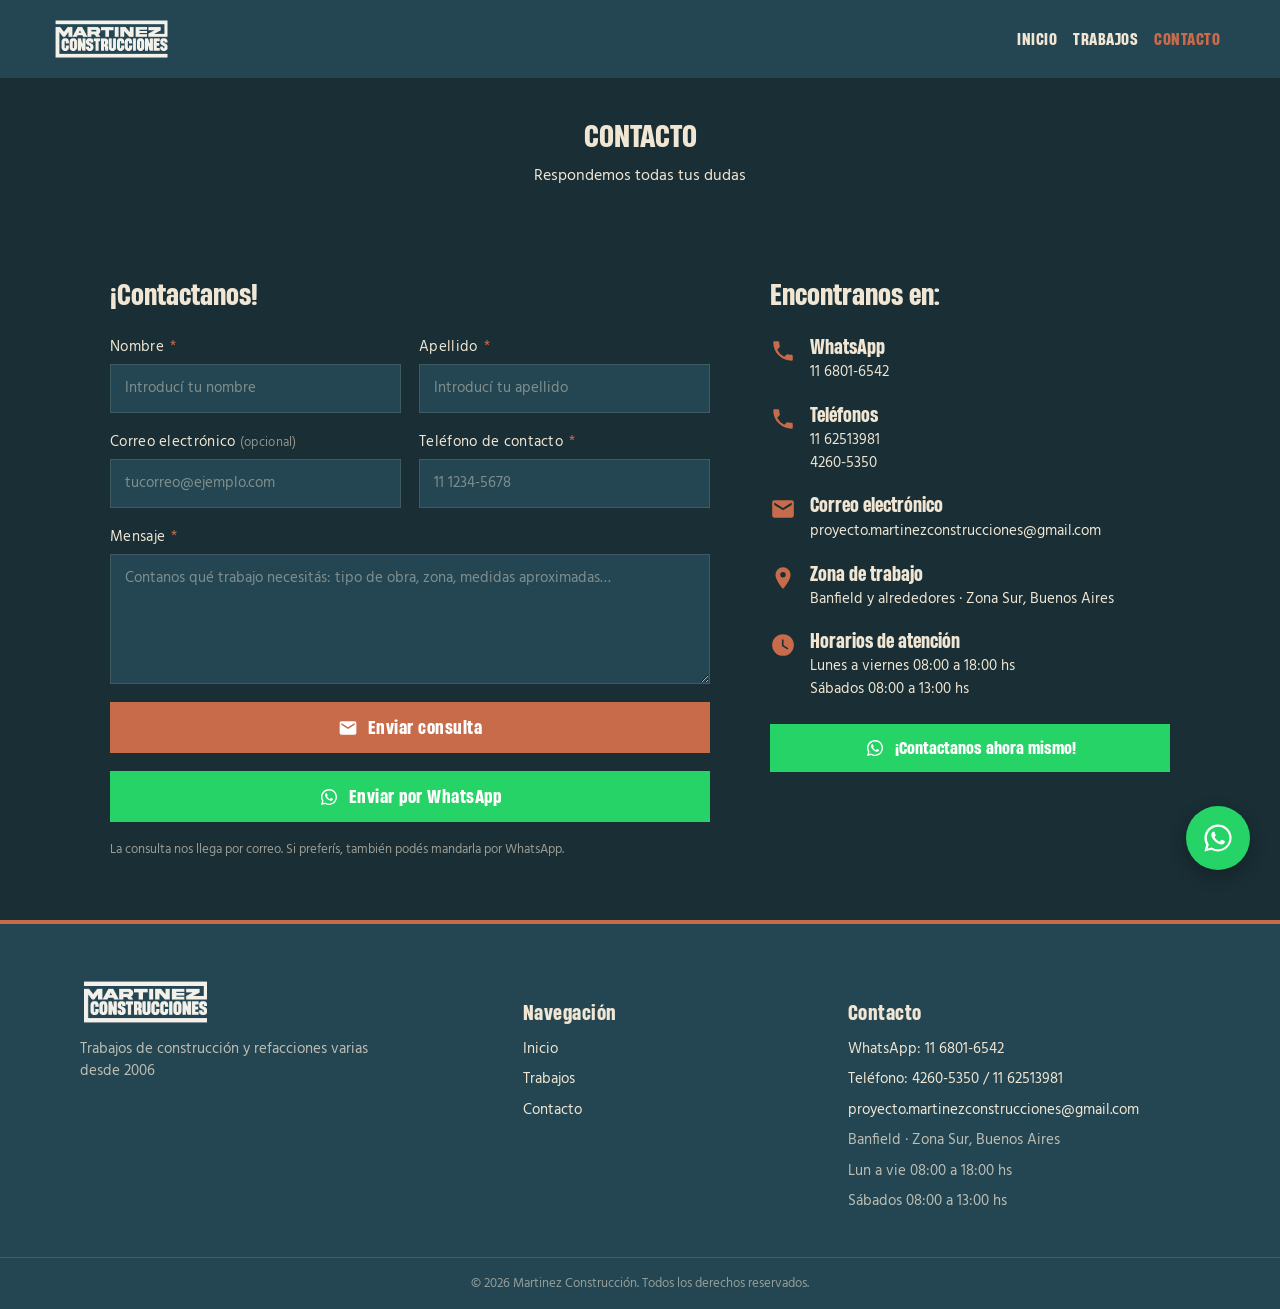
==== commit 9de1a496: "Add files via upload" ====
--- a/pages/contacto.html
+++ b/pages/contacto.html
@@ -121,8 +121,8 @@
                     <svg viewBox="0 0 24 24" aria-hidden="true"><path d="M6.6 10.8a15.1 15.1 0 0 0 6.6 6.6l2.2-2.2a1 1 0 0 1 1-.25 11.4 11.4 0 0 0 3.6.57 1 1 0 0 1 1 1V20a1 1 0 0 1-1 1A17 17 0 0 1 3 4a1 1 0 0 1 1-1h3.5a1 1 0 0 1 1 1c0 1.25.2 2.45.57 3.6a1 1 0 0 1-.25 1z"/></svg>
                     <div>
                         <h3>Teléfonos</h3>
-                        <p><a href="tel:+5491168016542">11 6801-6542</a></p>
-                        <p><a href="tel:+541142605350">11 4260-5350</a></p>
+                        <p><a href="tel:+5491168016542">11 62513981</a></p>
+                        <p><a href="tel:+541142605350">4260-5350</a></p>
                     </div>
                 </li>
                 <li class="contacto-dato">
@@ -169,7 +169,7 @@
                 <a href="../index.html" class="footer-logo">
                     <img src="../img/logohome_.png" alt="Martinez Construcción">
                 </a>
-                <p>Trabajos de construcción y reformas en Banfield y Zona Sur desde 2006.</p>
+                <p>Trabajos de construcción y refacciones varias desde 2006</p>
             </div>
 
             <nav class="footer-col" aria-label="Navegación del pie">
@@ -185,7 +185,7 @@
                 <h3 class="footer-titulo">Contacto</h3>
                 <ul>
                     <li><a href="https://wa.me/5491168016542" target="_blank" rel="noopener">WhatsApp: 11 6801-6542</a></li>
-                    <li><a href="tel:+541142605350">Teléfono: 11 4260-5350</a></li>
+                    <li><a href="tel:+541142605350">Teléfono: 4260-5350 / 11 62513981</a></li>
                     <li><a href="mailto:proyecto.martinezconstrucciones@gmail.com" class="footer-mail">proyecto.martinezconstrucciones@gmail.com</a></li>
                     <li>Banfield · Zona Sur, Buenos Aires</li>
                     <li>Lun a vie 08:00 a 18:00 hs</li>
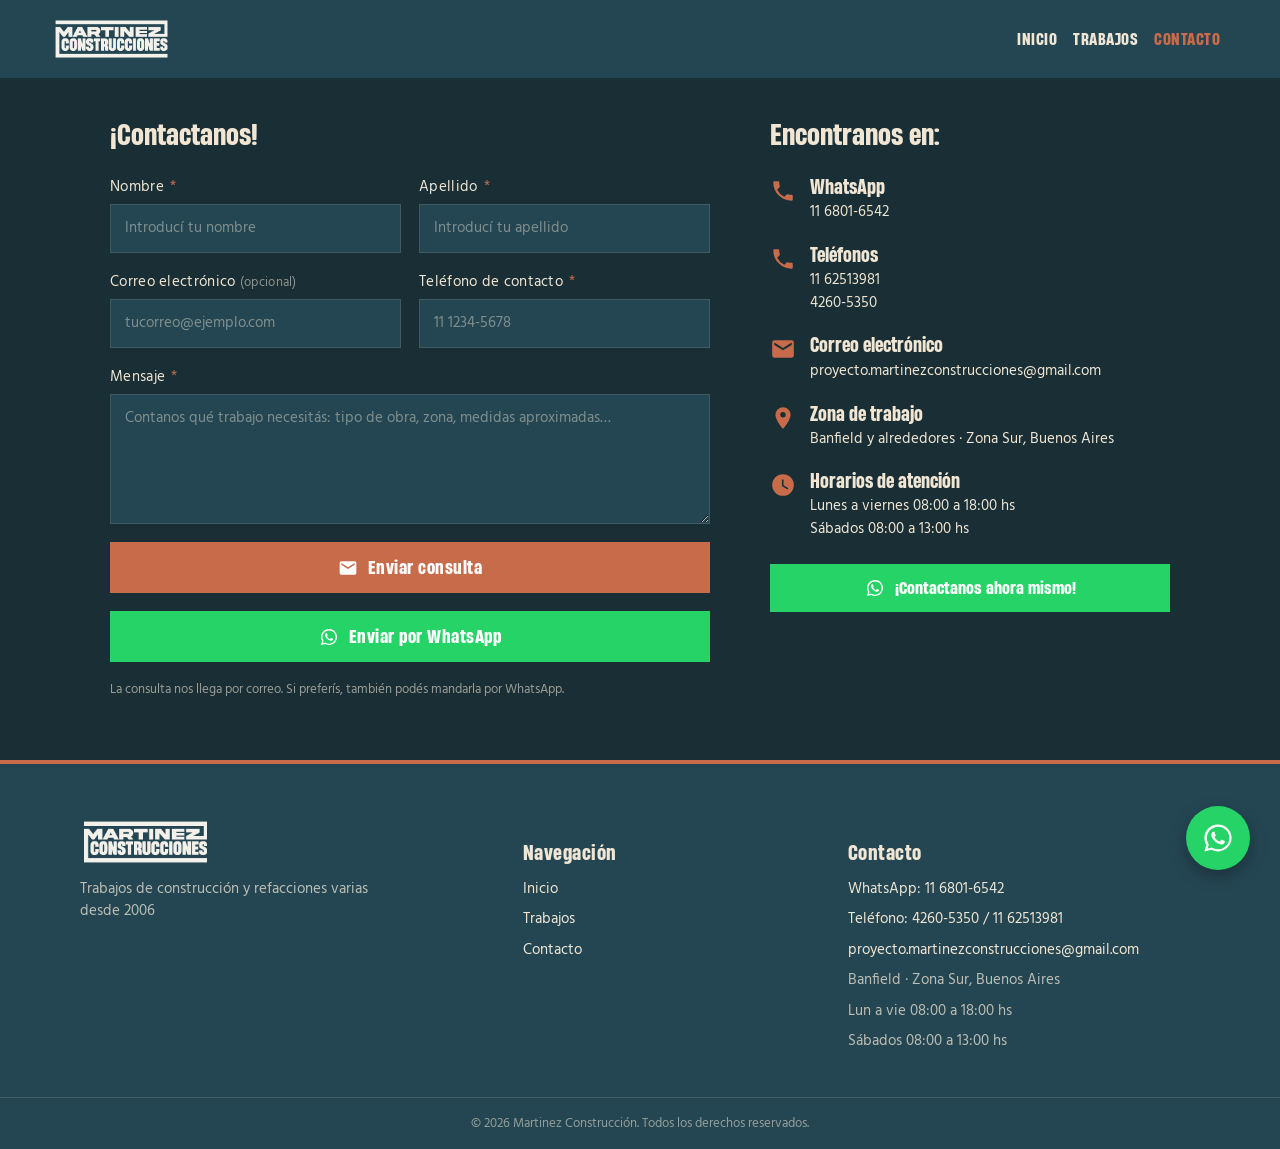
==== commit 8d11babc: "Add files via upload" ====
--- a/pages/contacto.html
+++ b/pages/contacto.html
@@ -37,11 +37,6 @@
     <!-- contenido principal -->
 
     <main>
-
-    <section class="banner">
-        <h1 class="titulo">CONTACTO</h1>
-        <p class="pie">Respondemos todas tus dudas</p>
-    </section>
 
 
     <div class="contacto-grid">
--- a/styles/style.css
+++ b/styles/style.css
@@ -1,4 +1,4 @@
-@import url("https://fonts.googleapis.com/css2?family=Hind:wght@400;500;600&family=Oswald:wght@400;700&display=swap");
+@import url("https://fonts.googleapis.com/css2?family=Exo:wght@800&family=Hind:wght@400;500;600&family=Oswald:wght@400;700&display=swap");
 .form-card, .carousel-custom {
   box-shadow: 0 10px 30px rgba(17, 17, 17, 0.3);
 }
@@ -32,7 +32,7 @@
   font-weight: 700;
   font-style: normal;
   font-display: swap;
-  /* La versión trial no trae números: los dígitos se muestran con Oswald */
+  /* La versión trial no trae números: los dígitos se muestran con Exo ExtraBold */
   unicode-range: U+0000-002F, U+003A-F8FE, U+F900-10FFFF;
 }
 @font-face {
@@ -41,7 +41,7 @@
   font-weight: 700;
   font-style: italic;
   font-display: swap;
-  /* La versión trial no trae números: los dígitos se muestran con Oswald */
+  /* La versión trial no trae números: los dígitos se muestran con Exo ExtraBold */
   unicode-range: U+0000-002F, U+003A-F8FE, U+F900-10FFFF;
 }
 @font-face {
@@ -50,11 +50,11 @@
   font-weight: 800;
   font-style: normal;
   font-display: swap;
-  /* La versión trial no trae números: los dígitos se muestran con Oswald */
+  /* La versión trial no trae números: los dígitos se muestran con Exo ExtraBold */
   unicode-range: U+0000-002F, U+003A-F8FE, U+F900-10FFFF;
 }
 h1, h2, h3, h4, h5, h6 {
-  font-family: "Heading Now Trial", "Oswald", sans-serif;
+  font-family: "Heading Now Trial", "Exo", "Oswald", sans-serif;
 }
 
 body {
@@ -115,7 +115,7 @@
 
 .secciones {
   color: #f0e6d3;
-  font-family: "Heading Now Trial", "Oswald", sans-serif;
+  font-family: "Heading Now Trial", "Exo", "Oswald", sans-serif;
   font-size: 22px;
   text-align: center;
   margin-bottom: 16px;
@@ -133,7 +133,7 @@
 
 .destacadoDelMes {
   color: #f0e6d3;
-  font-family: "Heading Now Trial", "Oswald", sans-serif;
+  font-family: "Heading Now Trial", "Exo", "Oswald", sans-serif;
   font-size: 25px;
   text-align: center;
   margin-bottom: 30px;
@@ -142,7 +142,7 @@
 .titulo {
   animation: aparecer 0.6s ease-out 0s both;
   color: #f0e6d3;
-  font-family: "Heading Now Trial", "Oswald", sans-serif;
+  font-family: "Heading Now Trial", "Exo", "Oswald", sans-serif;
   font-size: 26px;
   text-align: center;
   margin-bottom: 10px;
@@ -174,6 +174,15 @@
 
 .destacados .destacadoDelMes {
   color: #244653;
+}
+
+.destacados-cta {
+  text-align: center;
+  padding: 20px 0;
+}
+.destacados-cta .botones {
+  font-size: 18px;
+  padding: 12px 28px;
 }
 
 .banner {
@@ -205,7 +214,7 @@
 .banner-linea1 {
   animation: aparecer 0.6s ease-out 0s both;
   display: block;
-  font-family: "Heading Now Trial", "Oswald", sans-serif;
+  font-family: "Heading Now Trial", "Exo", "Oswald", sans-serif;
   font-weight: 700;
   color: #f0e6d3;
   font-size: 34px;
@@ -227,7 +236,7 @@
 .banner-linea2 {
   animation: aparecer 0.6s ease-out 0.1s both;
   display: block;
-  font-family: "Heading Now Trial", "Oswald", sans-serif;
+  font-family: "Heading Now Trial", "Exo", "Oswald", sans-serif;
   font-weight: 700;
   color: #f0e6d3;
   font-size: 32px;
@@ -335,7 +344,7 @@
 }
 .caracteristica h3 {
   color: #f0e6d3;
-  font-family: "Heading Now Trial", "Oswald", sans-serif;
+  font-family: "Heading Now Trial", "Exo", "Oswald", sans-serif;
   font-size: 18px;
   margin: 0;
 }
@@ -345,7 +354,7 @@
   max-width: 100%;
   text-align: left;
   margin: 0;
-  padding-left: 54px;
+  padding-left: 69px;
 }
 
 .desde-grid {
@@ -428,7 +437,7 @@
 }
 .navbar-custom .brand-title {
   color: #c86b4a;
-  font-family: "Heading Now Trial", "Oswald", sans-serif;
+  font-family: "Heading Now Trial", "Exo", "Oswald", sans-serif;
   font-size: 19px;
   line-height: 1.15;
   letter-spacing: 0.5px;
@@ -436,7 +445,7 @@
 .navbar-custom .brand-subtitle {
   color: #244653;
   font-size: 10px;
-  font-family: "Heading Now Trial", "Oswald", sans-serif;
+  font-family: "Heading Now Trial", "Exo", "Oswald", sans-serif;
   letter-spacing: 1.5px;
 }
 @media screen and (min-width: 768px) {
@@ -464,7 +473,7 @@
 
 .navbar-custom .nav-link {
   color: #f0e6d3;
-  font-family: "Heading Now Trial", "Oswald", sans-serif;
+  font-family: "Heading Now Trial", "Exo", "Oswald", sans-serif;
   letter-spacing: 0.5px;
   padding: 10px 12px;
   transition: color 0.2s ease;
@@ -539,7 +548,7 @@
 
 .footer-titulo {
   color: #f0e6d3;
-  font-family: "Heading Now Trial", "Oswald", sans-serif;
+  font-family: "Heading Now Trial", "Exo", "Oswald", sans-serif;
   font-size: 20px;
   letter-spacing: 0.5px;
   margin: 0;
@@ -634,7 +643,7 @@
   background-color: #c86b4a;
   font-weight: bold;
   text-decoration: none;
-  font-family: "Heading Now Trial", "Oswald", sans-serif;
+  font-family: "Heading Now Trial", "Exo", "Oswald", sans-serif;
   padding: 8px 20px;
   border-radius: 0;
   transition: transform 0.2s ease, box-shadow 0.2s ease, background-color 0.2s ease;
@@ -660,7 +669,7 @@
   margin-bottom: 40px;
 }
 .discos .producto h3 {
-  font-family: "Heading Now Trial", "Oswald", sans-serif;
+  font-family: "Heading Now Trial", "Exo", "Oswald", sans-serif;
   color: #111111;
   margin-bottom: 4px;
   font-size: 17px;
@@ -681,7 +690,7 @@
 }
 .catalogo .producto h2,
 .catalogo .producto h3 {
-  font-family: "Heading Now Trial", "Oswald", sans-serif;
+  font-family: "Heading Now Trial", "Exo", "Oswald", sans-serif;
   color: #111111;
   margin-bottom: 4px;
   font-size: 17px;
@@ -734,7 +743,7 @@
 
 .promo-combo {
   color: #f0e6d3;
-  font-family: "Heading Now Trial", "Oswald", sans-serif;
+  font-family: "Heading Now Trial", "Exo", "Oswald", sans-serif;
   font-size: 25px;
   margin-bottom: 10px;
 }
@@ -772,7 +781,7 @@
 }
 .recital-info h2 {
   color: #244653;
-  font-family: "Heading Now Trial", "Oswald", sans-serif;
+  font-family: "Heading Now Trial", "Exo", "Oswald", sans-serif;
   font-size: 24px;
   margin-bottom: 12px;
 }
@@ -797,7 +806,7 @@
 }
 .recital-discografia h2 {
   color: #f0e6d3;
-  font-family: "Heading Now Trial", "Oswald", sans-serif;
+  font-family: "Heading Now Trial", "Exo", "Oswald", sans-serif;
   font-size: 22px;
   margin-bottom: 16px;
 }
@@ -823,7 +832,7 @@
 }
 .historia-item h3 {
   color: #244653;
-  font-family: "Heading Now Trial", "Oswald", sans-serif;
+  font-family: "Heading Now Trial", "Exo", "Oswald", sans-serif;
   font-size: 20px;
   margin-bottom: 6px;
 }
@@ -837,7 +846,7 @@
   text-align: center;
 }
 .valores .producto h3 {
-  font-family: "Heading Now Trial", "Oswald", sans-serif;
+  font-family: "Heading Now Trial", "Exo", "Oswald", sans-serif;
   color: #111111;
   margin-bottom: 8px;
   font-size: 17px;
@@ -865,7 +874,7 @@
   text-align: center;
 }
 .carousel-custom .carousel-caption h2 {
-  font-family: "Heading Now Trial", "Oswald", sans-serif;
+  font-family: "Heading Now Trial", "Exo", "Oswald", sans-serif;
   color: #fff;
   font-size: 20px;
   margin-bottom: 6px;
@@ -969,12 +978,12 @@
 form fieldset legend {
   color: #244653;
   font-weight: bold;
-  font-family: "Heading Now Trial", "Oswald", sans-serif;
+  font-family: "Heading Now Trial", "Exo", "Oswald", sans-serif;
 }
 
 /* ---- Nuestros servicios ---- */
 .servicios-titulo {
-  font-family: "Heading Now Trial", "Oswald", sans-serif;
+  font-family: "Heading Now Trial", "Exo", "Oswald", sans-serif;
   font-weight: 800;
   color: #f0e6d3;
   font-size: 30px;
@@ -1036,7 +1045,7 @@
   border-radius: 0;
 }
 .servicio h3 {
-  font-family: "Heading Now Trial", "Oswald", sans-serif;
+  font-family: "Heading Now Trial", "Exo", "Oswald", sans-serif;
   font-weight: 800;
   color: #192e35;
   font-size: 24px;
@@ -1062,7 +1071,7 @@
   height: 100%;
 }
 .trabajo h2 {
-  font-family: "Heading Now Trial", "Oswald", sans-serif;
+  font-family: "Heading Now Trial", "Exo", "Oswald", sans-serif;
   color: #111111;
   font-size: 22px;
   margin: 20px 0 6px;
@@ -1096,7 +1105,7 @@
   top: 8px;
   left: 8px;
   padding: 3px 10px;
-  font-family: "Heading Now Trial", "Oswald", sans-serif;
+  font-family: "Heading Now Trial", "Exo", "Oswald", sans-serif;
   font-size: 14px;
   letter-spacing: 1px;
   color: #fff;
@@ -1107,6 +1116,10 @@
 }
 .etiqueta-despues {
   background-color: #c86b4a;
+}
+.etiqueta-durante {
+  background-color: rgba(17, 17, 17, 0.45);
+  outline: 1px solid rgba(255, 255, 255, 0.6);
 }
 
 .galeria {
@@ -1250,7 +1263,7 @@
 
 .contacto-titulo {
   color: #f0e6d3;
-  font-family: "Heading Now Trial", "Oswald", sans-serif;
+  font-family: "Heading Now Trial", "Exo", "Oswald", sans-serif;
   font-size: 28px;
   margin-bottom: 24px;
   text-align: left;
@@ -1333,7 +1346,7 @@
   border-radius: 0;
   background-color: #c86b4a;
   color: #fff;
-  font-family: "Heading Now Trial", "Oswald", sans-serif;
+  font-family: "Heading Now Trial", "Exo", "Oswald", sans-serif;
   font-size: 18px;
   letter-spacing: 0.5px;
   padding: 12px;
@@ -1403,7 +1416,7 @@
 
 .contacto-dato h3 {
   color: #f0e6d3;
-  font-family: "Heading Now Trial", "Oswald", sans-serif;
+  font-family: "Heading Now Trial", "Exo", "Oswald", sans-serif;
   font-size: 19px;
   margin: 0 0 2px;
 }
@@ -1429,7 +1442,7 @@
   width: 100%;
   background-color: #25d366;
   color: #fff;
-  font-family: "Heading Now Trial", "Oswald", sans-serif;
+  font-family: "Heading Now Trial", "Exo", "Oswald", sans-serif;
   font-size: 17px;
   padding: 11px;
   text-decoration: none;
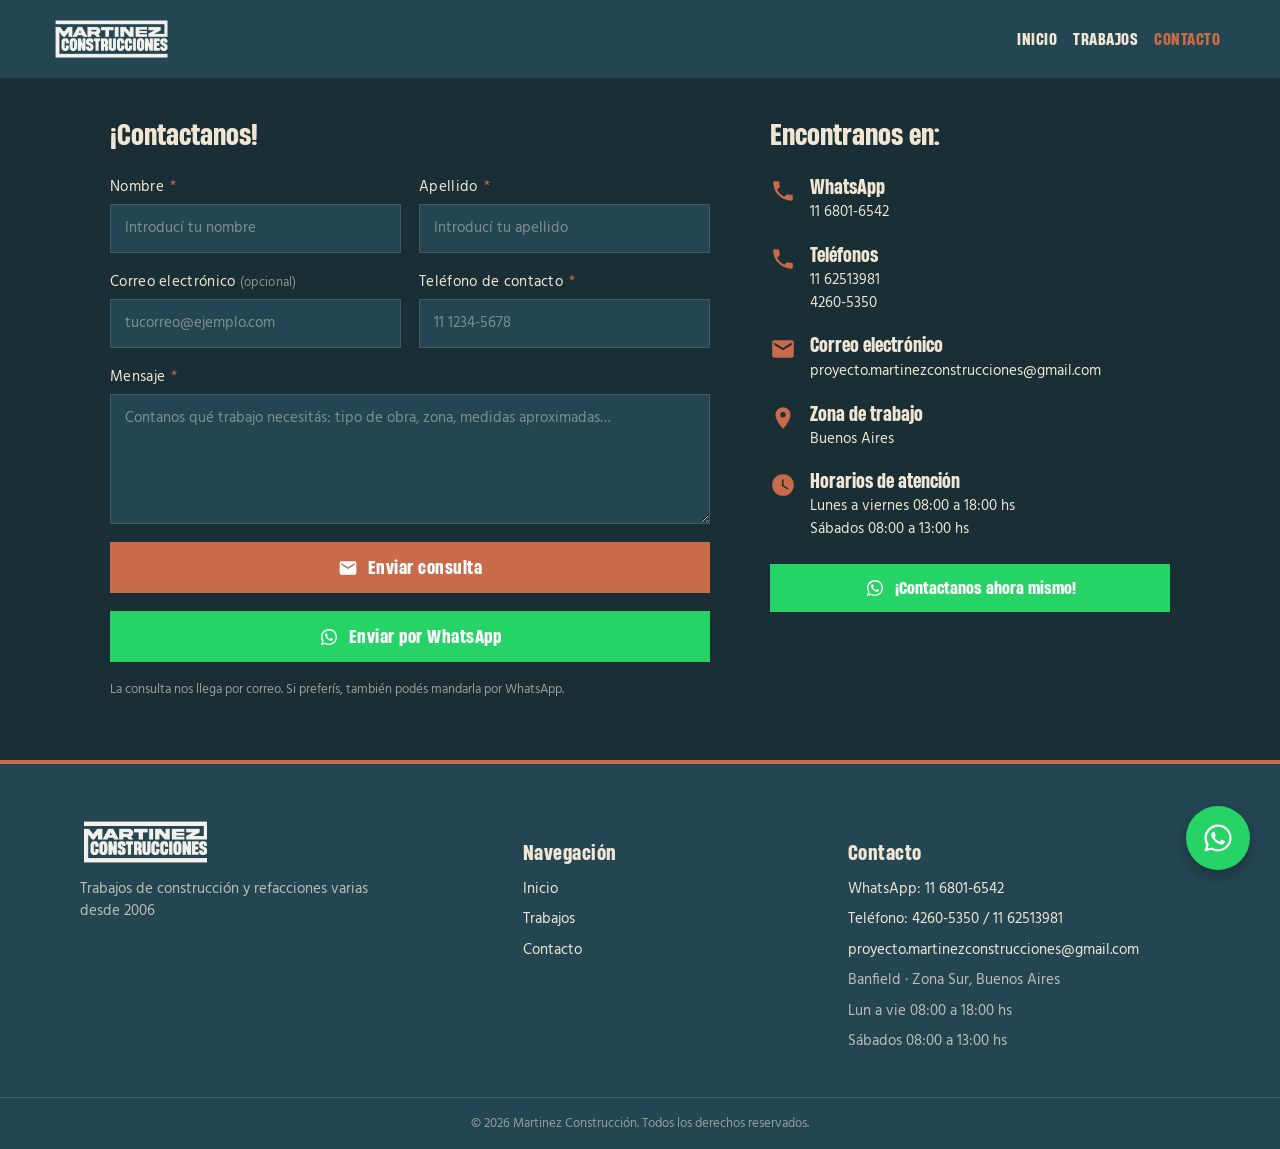
==== commit 1c998d2f: "Add files via upload" ====
--- a/pages/contacto.html
+++ b/pages/contacto.html
@@ -131,7 +131,7 @@
                     <svg viewBox="0 0 24 24" aria-hidden="true"><path d="M12 2a7 7 0 0 0-7 7c0 5.25 7 13 7 13s7-7.75 7-13a7 7 0 0 0-7-7zm0 9.5A2.5 2.5 0 1 1 12 6.5a2.5 2.5 0 0 1 0 5z"/></svg>
                     <div>
                         <h3>Zona de trabajo</h3>
-                        <p>Banfield y alrededores · Zona Sur, Buenos Aires</p>
+                        <p>Buenos Aires</p>
                     </div>
                 </li>
                 <!-- CONFIRMAR horarios con los clientes -->
--- a/styles/style.css
+++ b/styles/style.css
@@ -1,4 +1,4 @@
-@import url("https://fonts.googleapis.com/css2?family=Exo:wght@800&family=Hind:wght@400;500;600&family=Oswald:wght@400;700&display=swap");
+@import url("https://fonts.googleapis.com/css2?family=Anton&family=Exo:wght@800&family=Hind:wght@400;500;600&family=Oswald:wght@400;700&display=swap");
 .form-card, .carousel-custom {
   box-shadow: 0 10px 30px rgba(17, 17, 17, 0.3);
 }
@@ -404,6 +404,10 @@
 .desde-texto .destacadoDelMes {
   text-align: left;
   margin-bottom: 20px;
+}
+.desde-texto .destacadoDelMes .anio {
+  font-family: "Anton", sans-serif;
+  font-weight: 400;
 }
 .desde-texto p {
   color: #f0e6d3;
